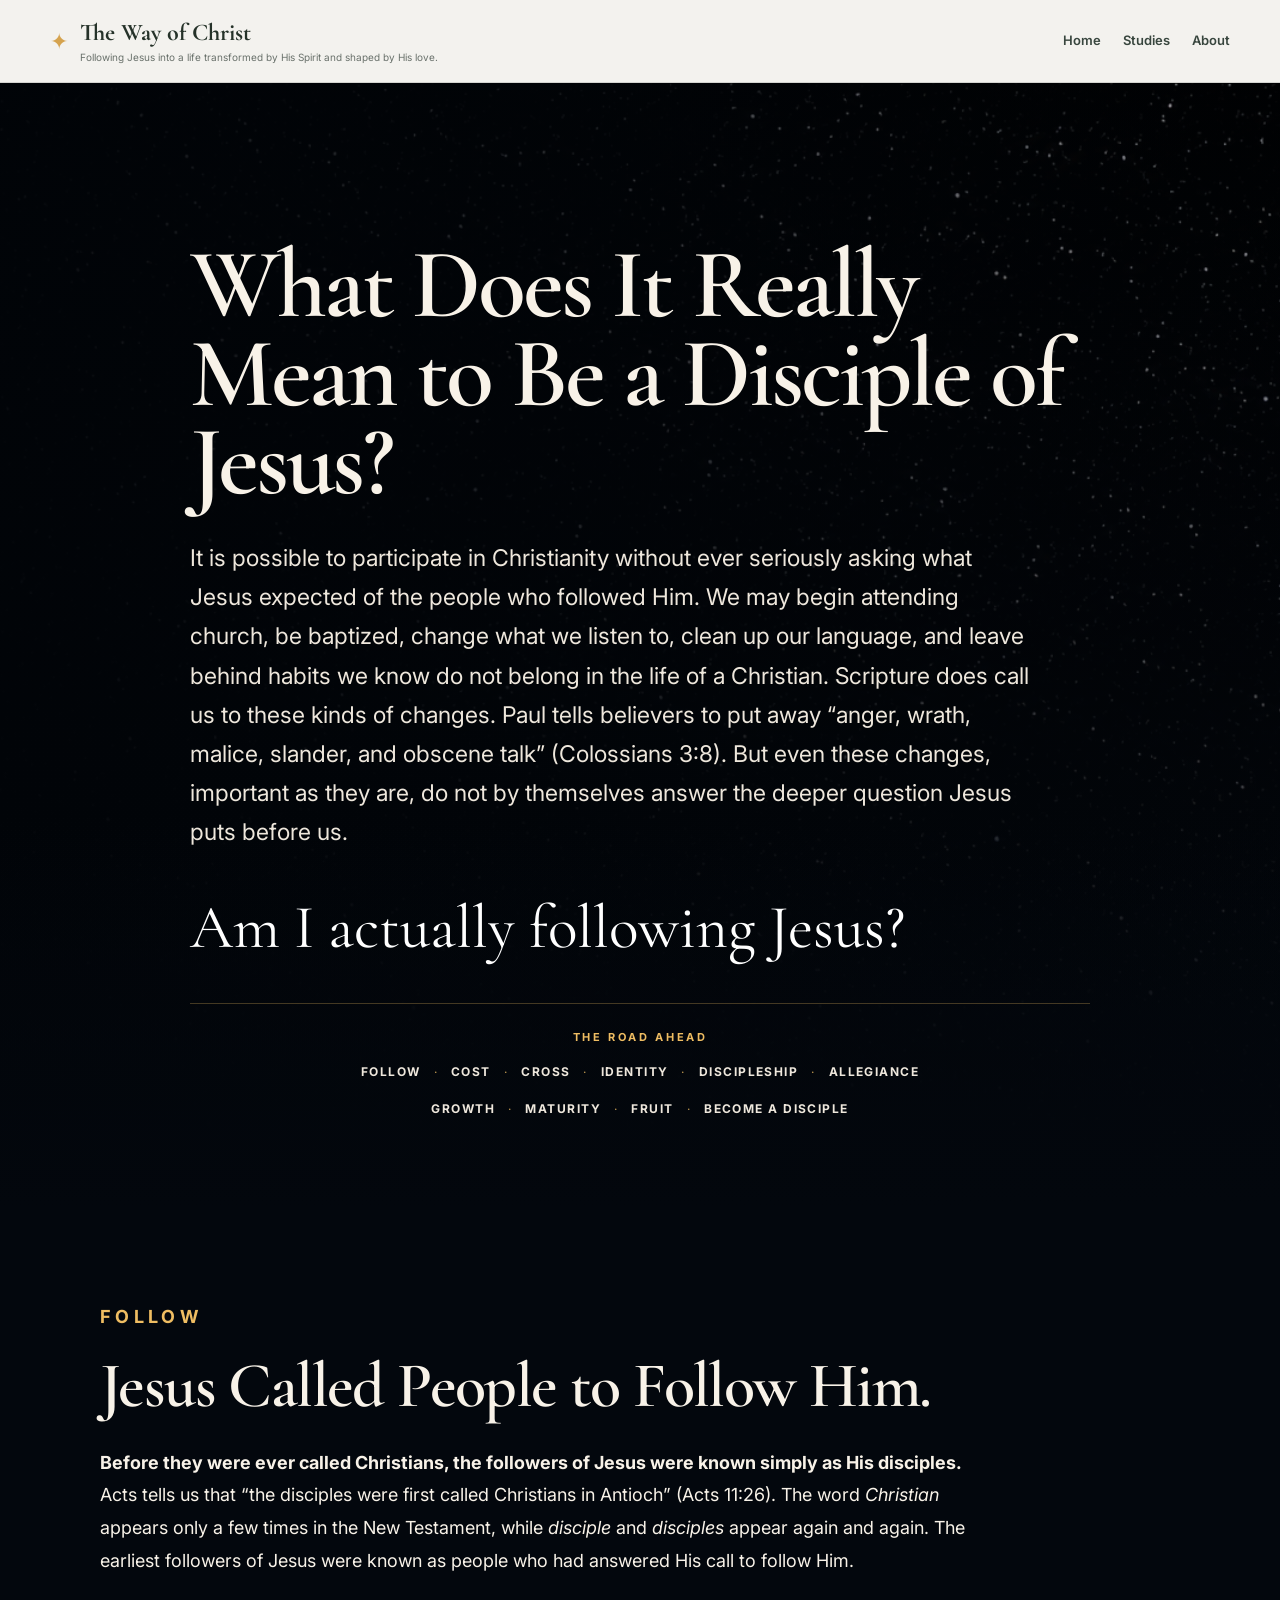
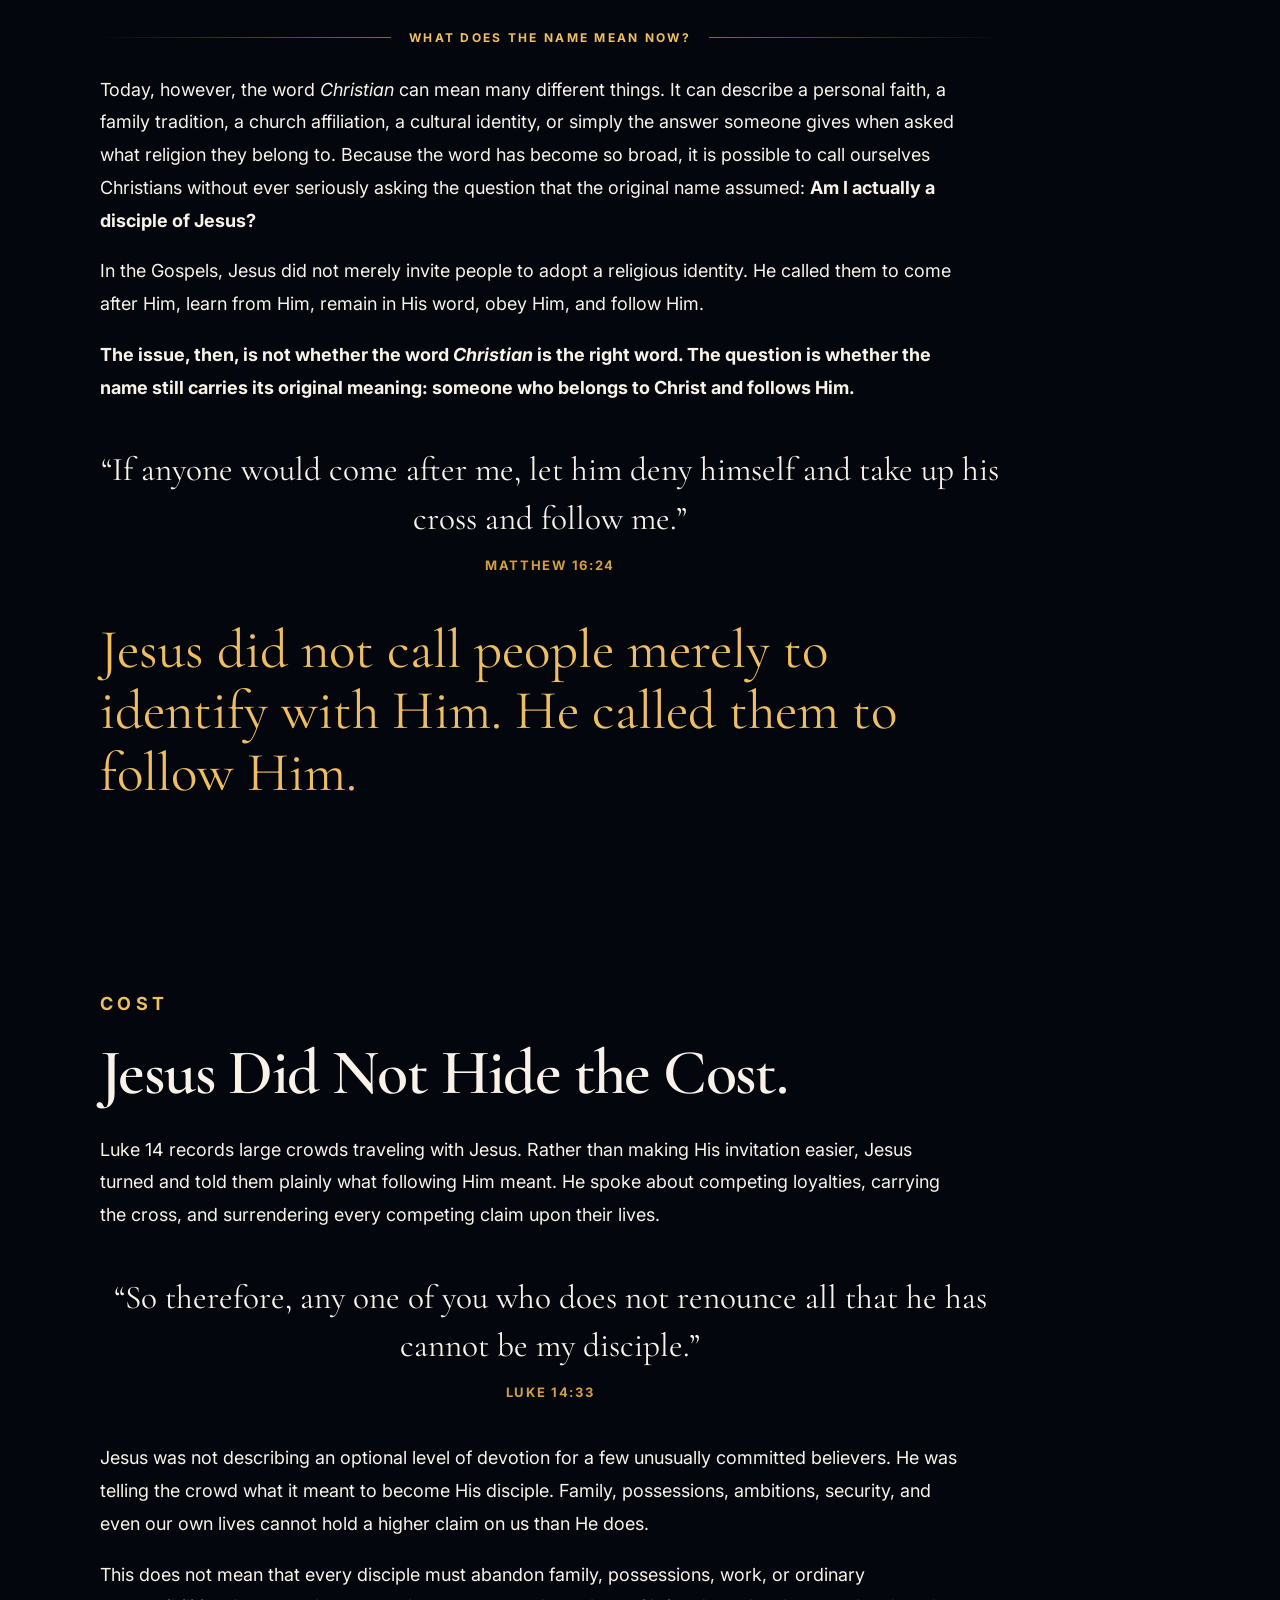
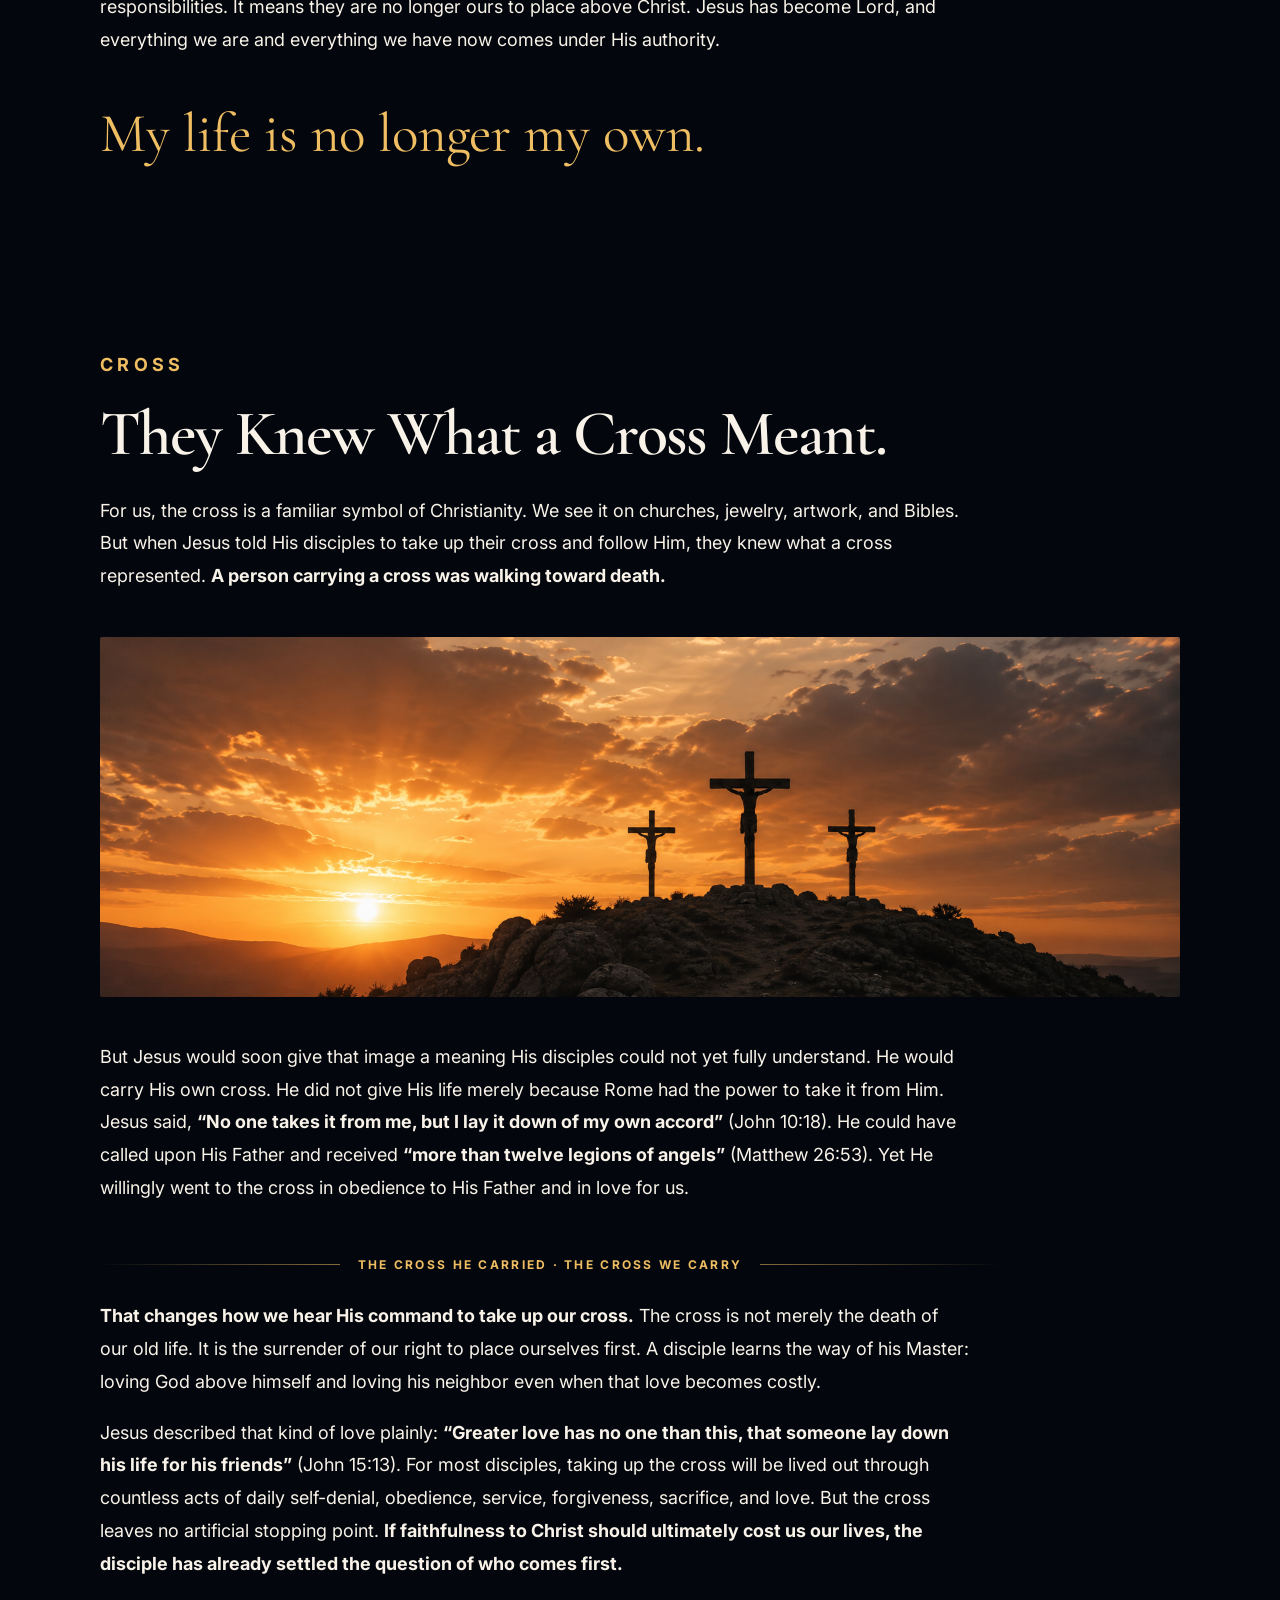
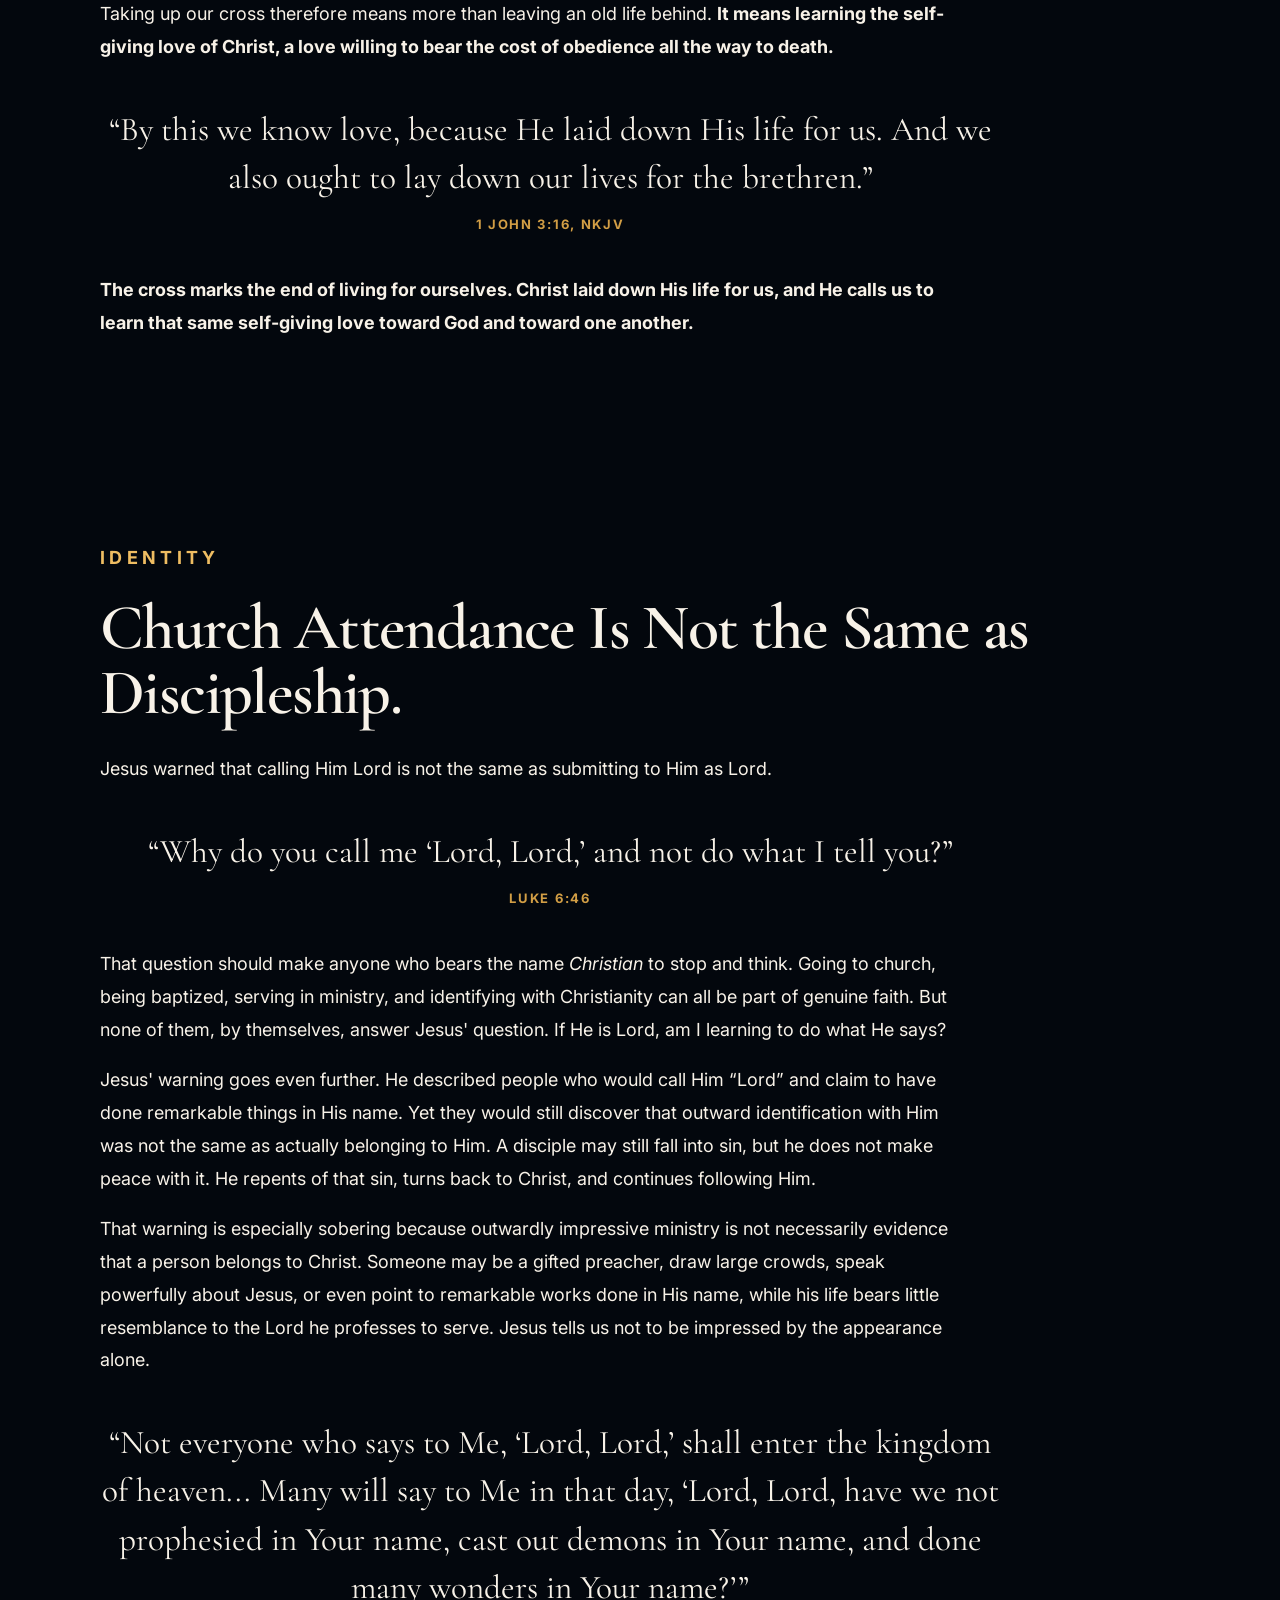
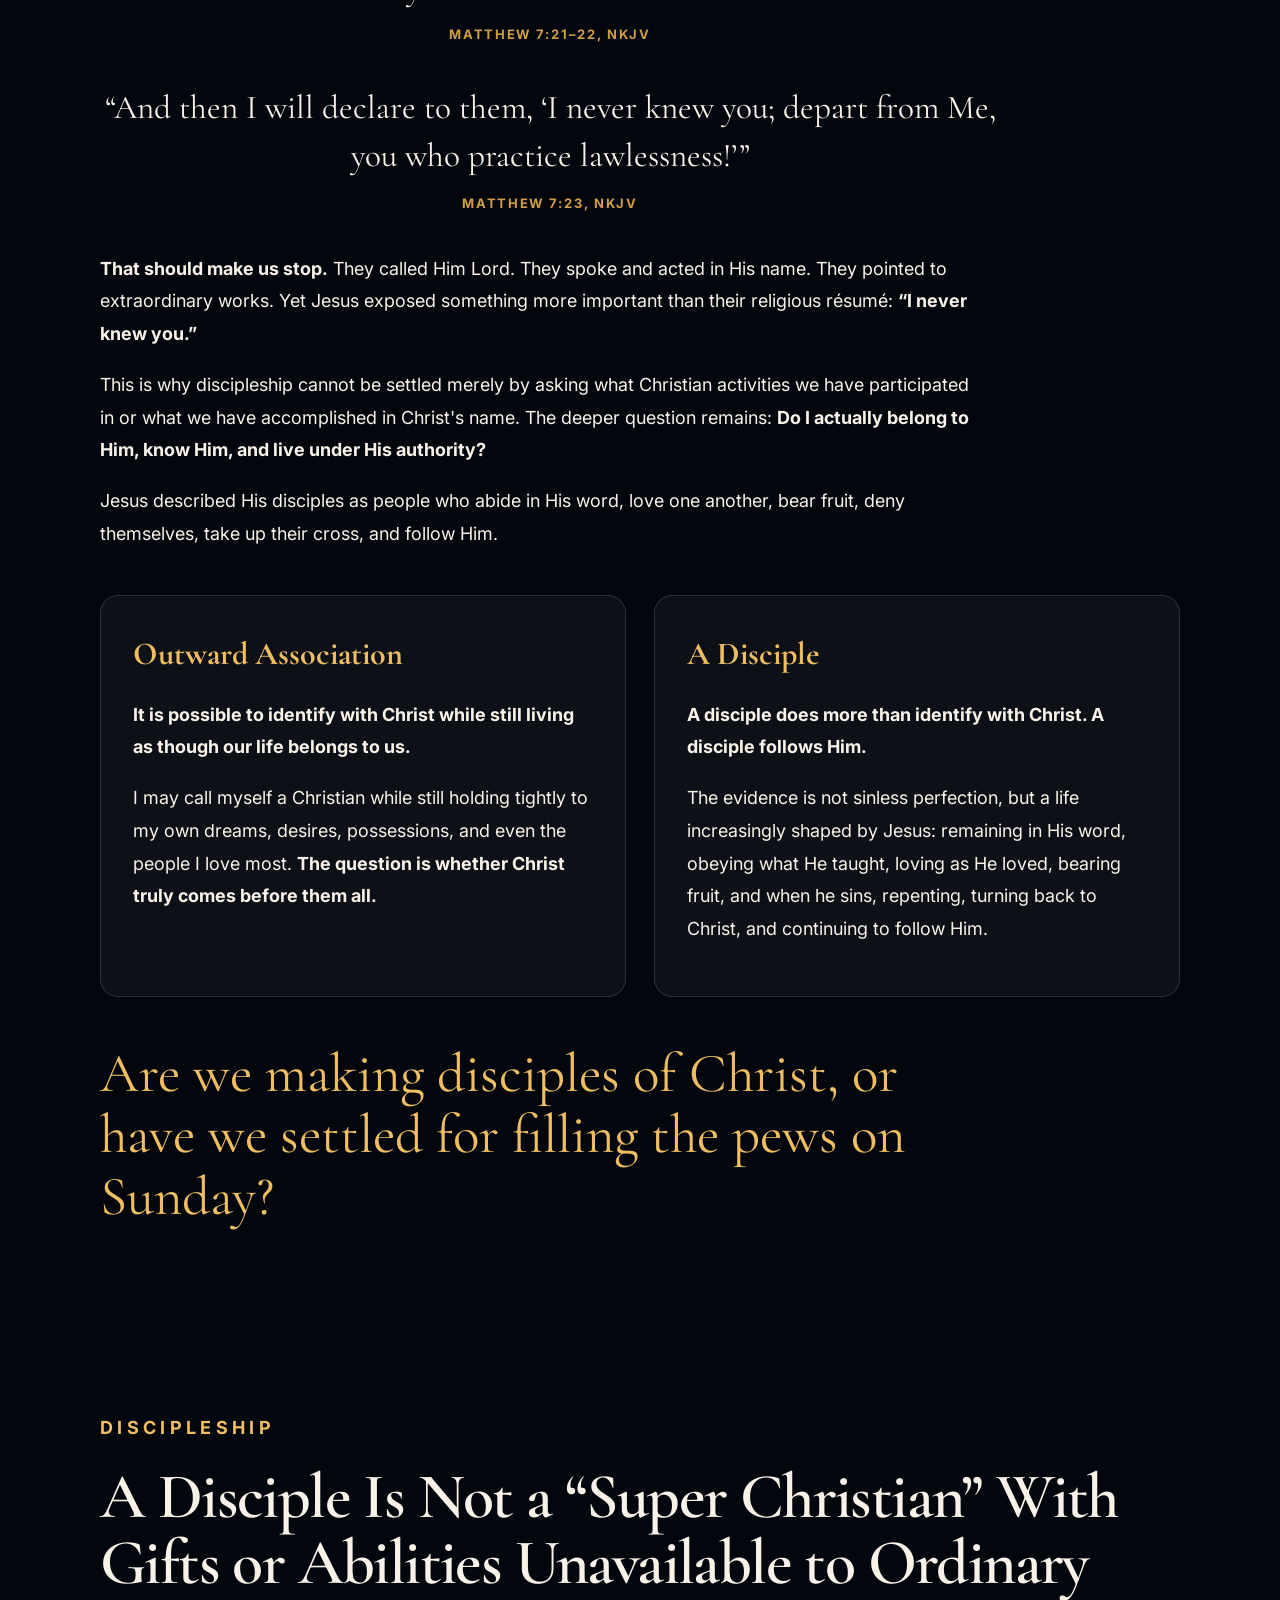
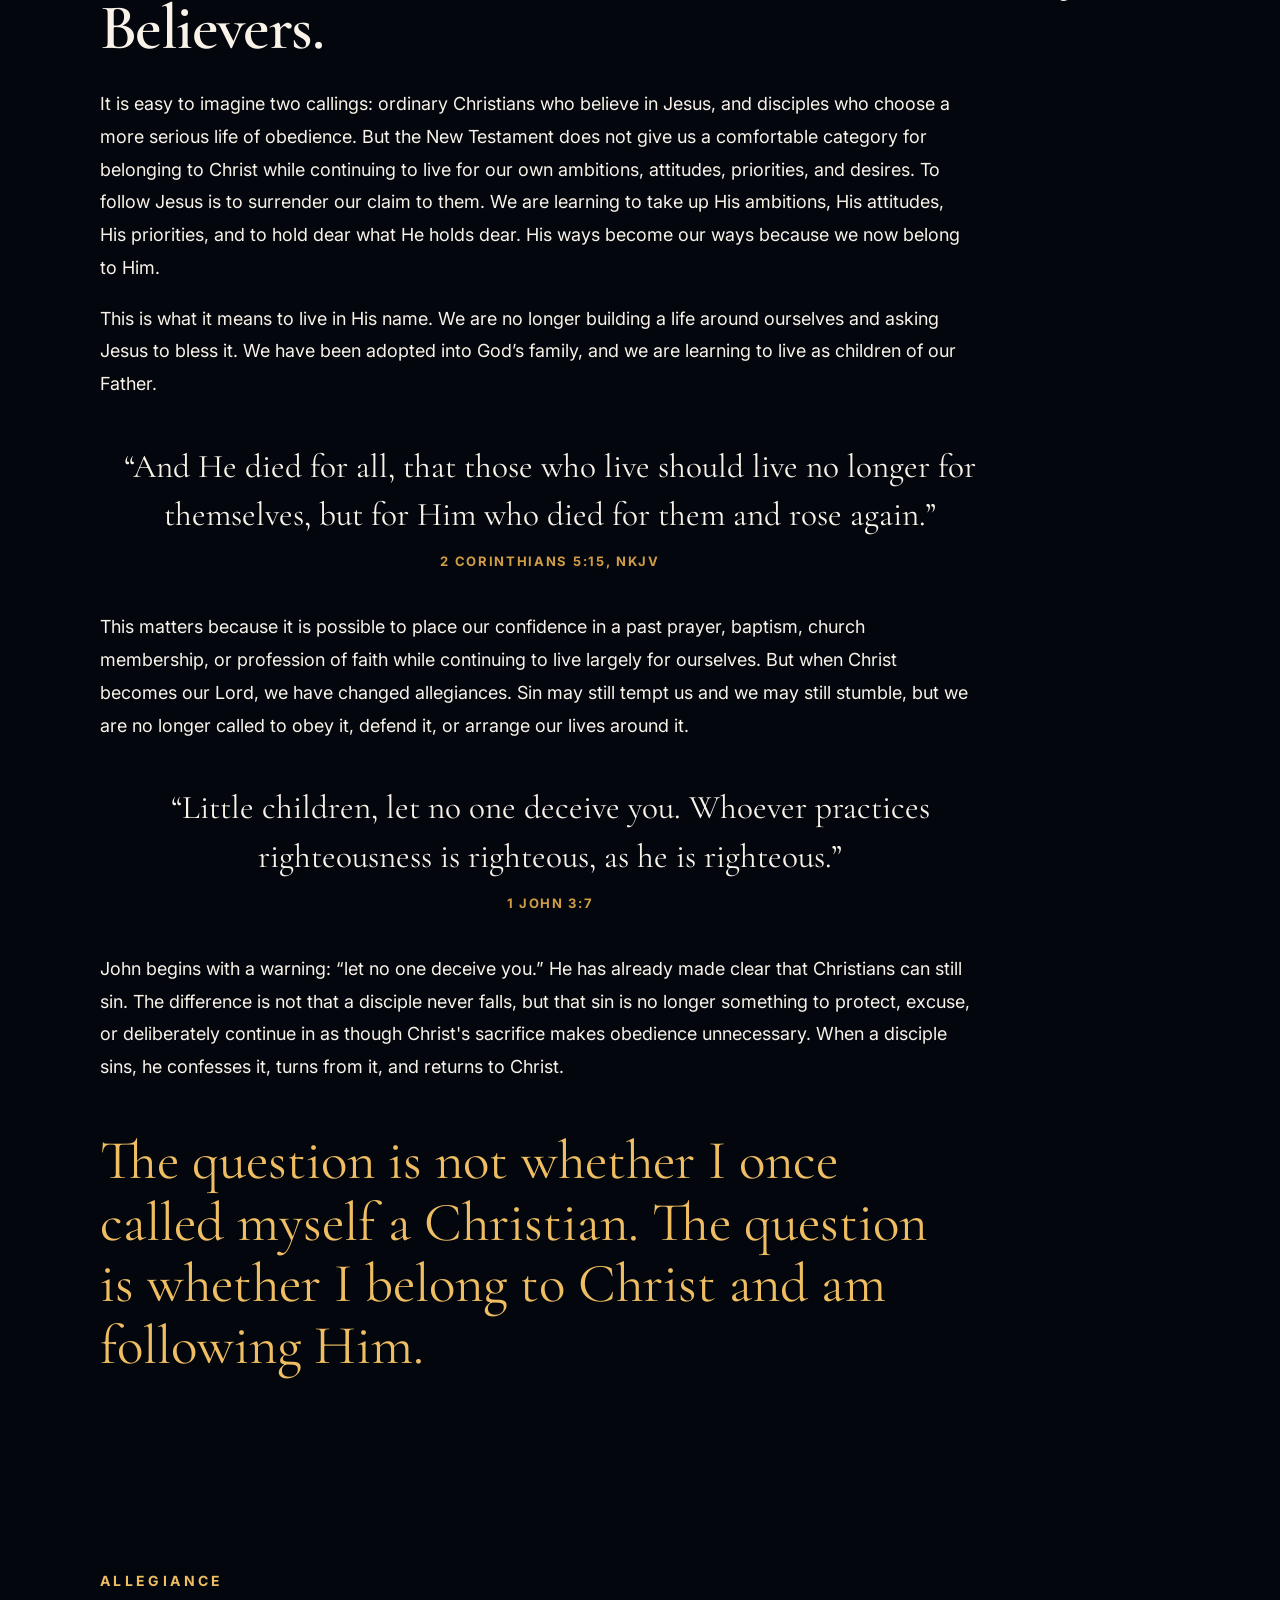
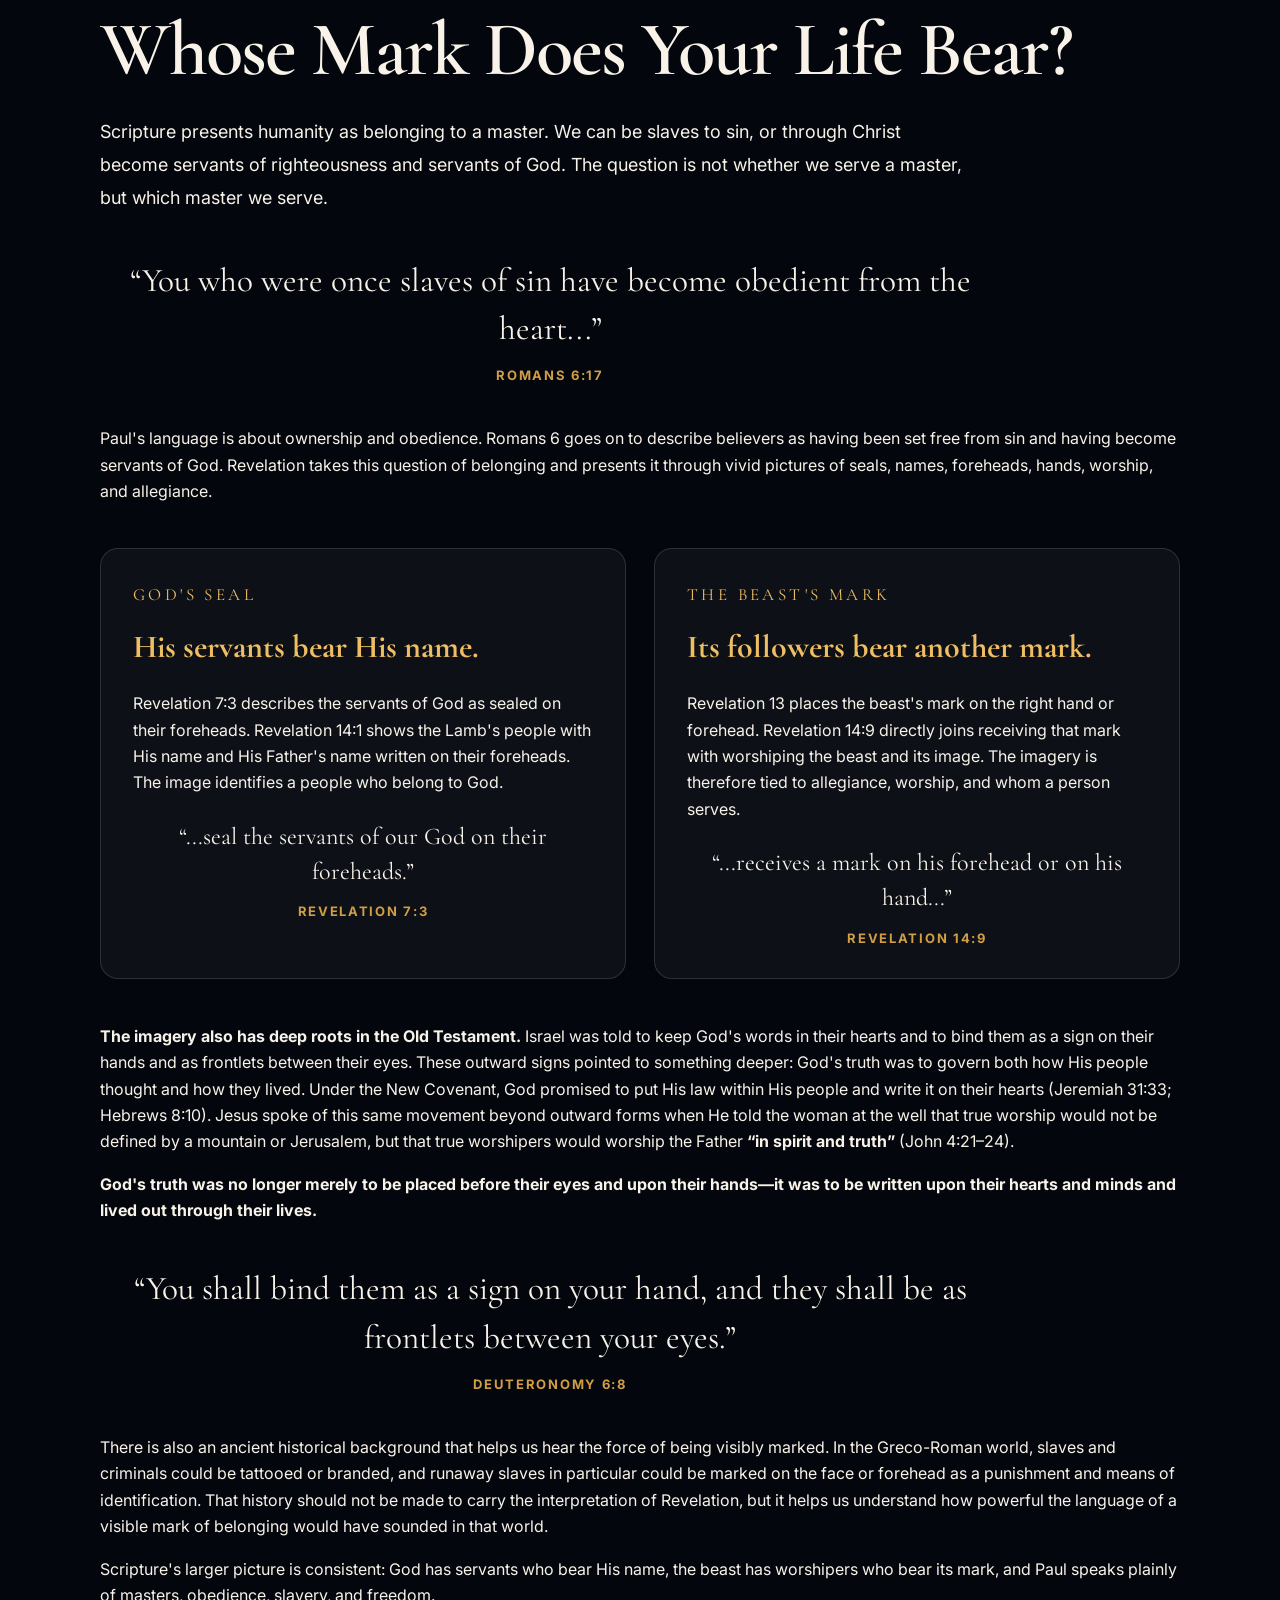
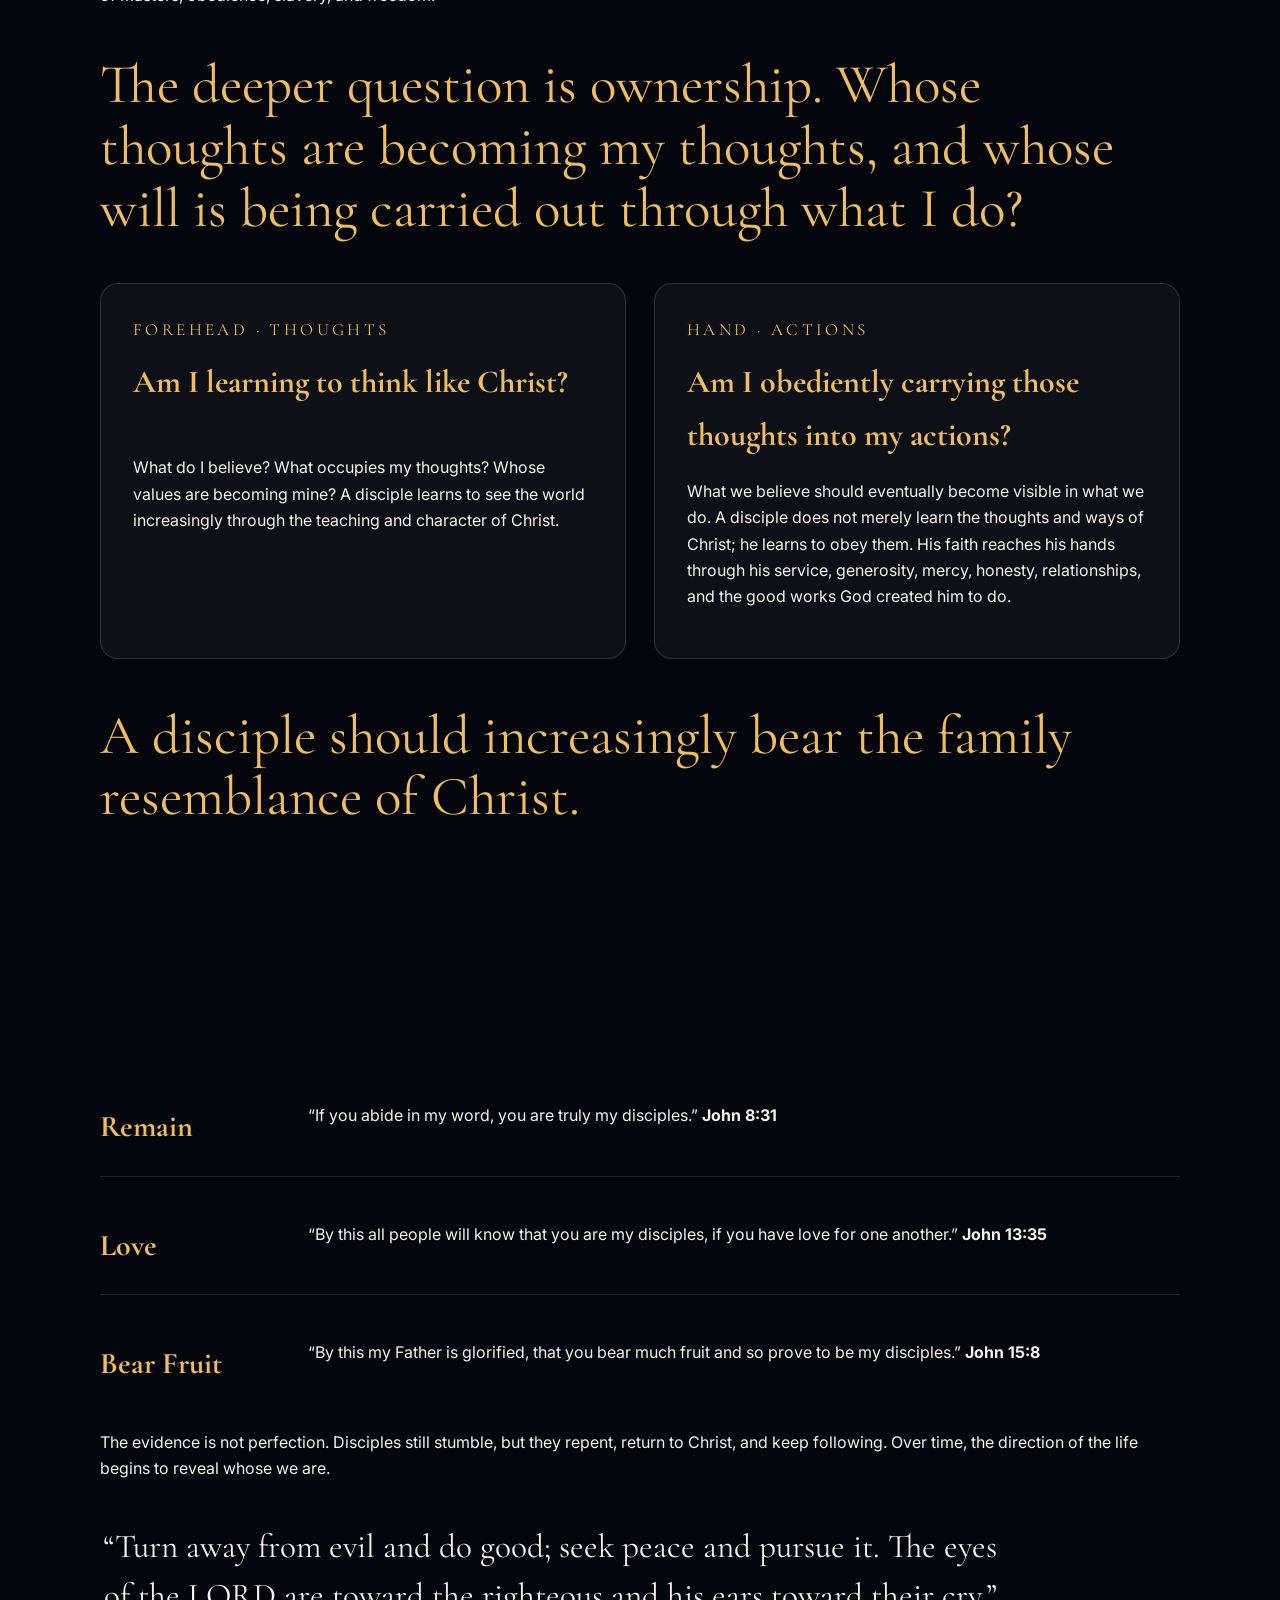
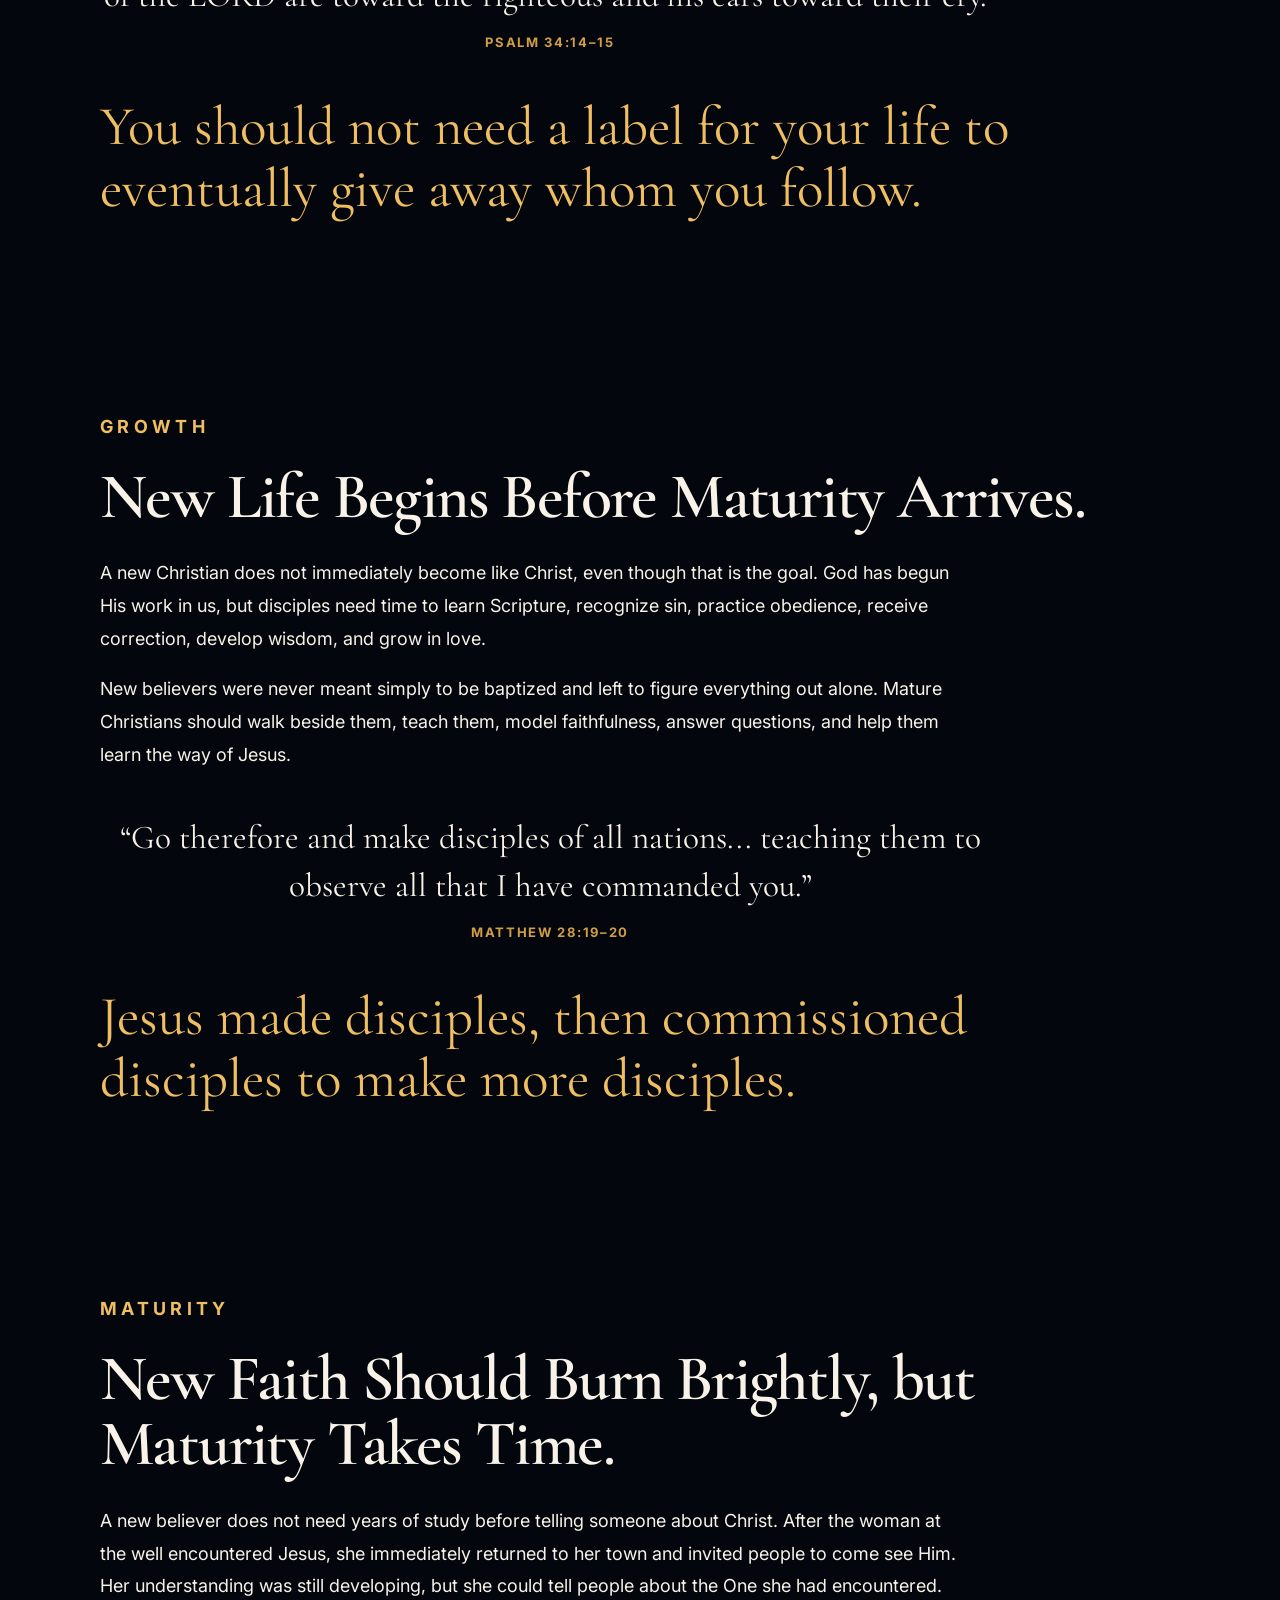
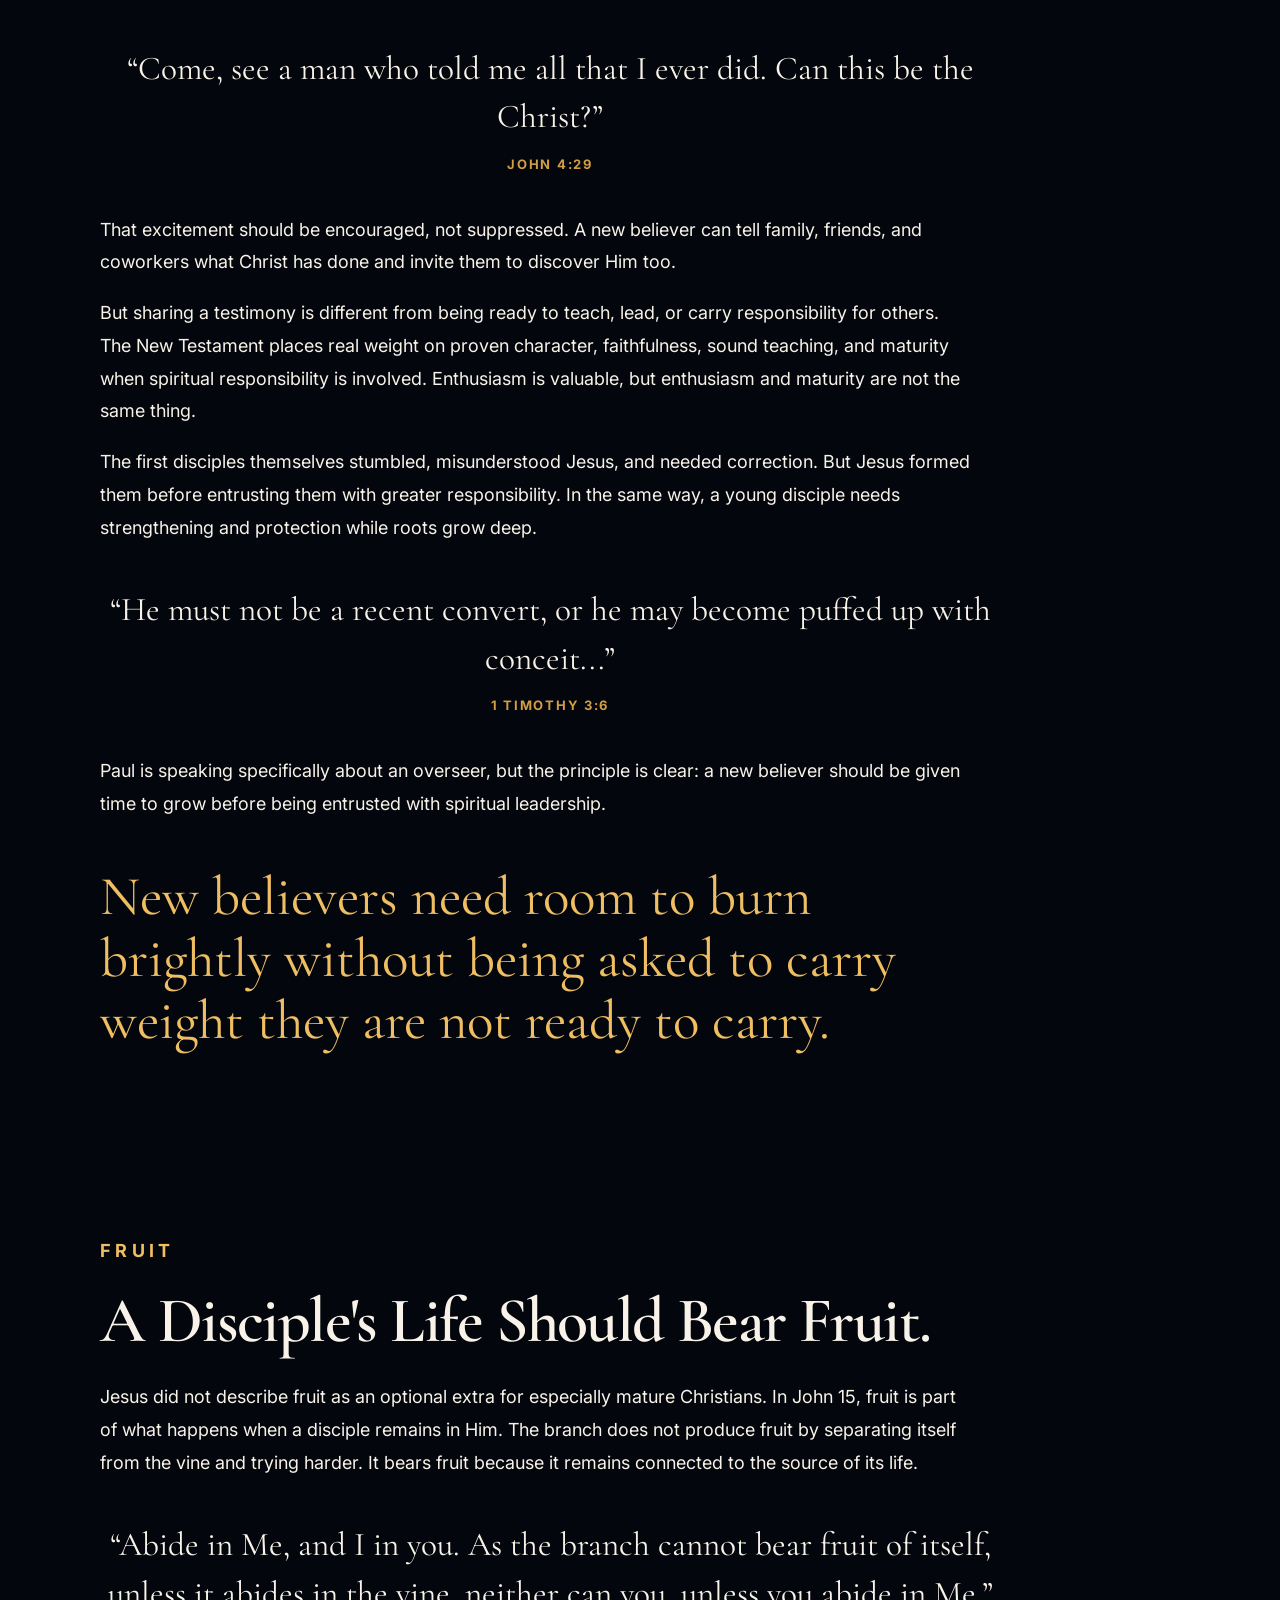
==== what-is-a-disciple.html @ f84887d5 "Simplify disciple study visual arc to dark sections and final sunrise" ====
<!DOCTYPE html>
<html lang="en">
<head>
<meta charset="UTF-8"><meta name="viewport" content="width=device-width,initial-scale=1.0">
<meta name="description" content="What does it really mean to be a disciple of Jesus? A Scripture-centered journey through following Christ, counting the cost, growing in maturity, and bearing the marks of belonging to Him.">
<title>What Does It Mean to Be a Disciple? | The Way of Christ</title>
<link rel="preconnect" href="https://fonts.googleapis.com"><link rel="preconnect" href="https://fonts.gstatic.com" crossorigin>
<link href="https://fonts.googleapis.com/css2?family=Cormorant+Garamond:wght@500;600;700&family=Inter:wght@400;500;600;700&display=swap" rel="stylesheet">
<link rel="stylesheet" href="styles.css?v=41">
<style>
:root{--gold:#efbd62;--cream:#f8f2e8;--night:#03070d;--blue:#0b1725;--ink:#18222d}*{box-sizing:border-box}html{scroll-behavior:smooth}body{margin:0;background:var(--night);color:var(--cream);font-family:Inter,sans-serif}.study-page{overflow:hidden}.study-wrap{width:min(1080px,calc(100% - 44px));margin:auto}.eyebrow{font-size:14px;font-weight:700;letter-spacing:.24em;color:var(--gold);text-transform:uppercase}.site-header{z-index:10000}.study-hero{position:relative;min-height:82vh;display:flex;align-items:center;padding:140px 0 90px;background:linear-gradient(90deg,rgba(1,4,8,.95) 0%,rgba(1,4,8,.77) 48%,rgba(1,4,8,.28) 100%),linear-gradient(180deg,rgba(2,5,10,.08),#03070d 100%),url('assets/star-field-master.png') center/cover}.study-hero:after{content:"";position:absolute;inset:auto 0 0;height:35%;background:linear-gradient(transparent,#03070d);pointer-events:none}.hero-copy{position:relative;z-index:2;max-width:900px}.study-hero h1{font-family:'Cormorant Garamond',serif;font-size:clamp(58px,7.7vw,108px);line-height:.9;margin:18px 0 32px;max-width:960px}.study-hero .lead{font-size:clamp(19px,1.8vw,25px);line-height:1.7;max-width:850px;color:#eee7dc}.study-question{font-family:'Cormorant Garamond',serif;font-size:clamp(38px,4.8vw,66px);line-height:1.05;margin:44px 0 0;color:#fff}.road-ahead{margin:42px auto 0;padding-top:24px;border-top:1px solid rgba(239,189,98,.28);max-width:980px;text-align:center}.road-ahead-label{font-size:11px;font-weight:700;letter-spacing:.24em;color:var(--gold);text-transform:uppercase;margin-bottom:16px;text-align:center}.road-row{display:flex;align-items:center;justify-content:center;gap:10px 13px;flex-wrap:nowrap;font-size:12px;font-weight:700;letter-spacing:.12em;color:#eee7dc;text-transform:uppercase}.road-row+.road-row{margin-top:17px}.road-row b{color:var(--gold);font-weight:400;opacity:.8}.road-row a{color:#eee7dc;text-decoration:none;transition:color .25s ease,text-shadow .25s ease,filter .25s ease;animation:roadGlow 13.2s ease-in-out infinite;animation-delay:calc(var(--i)*1.1s)}.road-row a:hover,.road-row a:focus-visible{color:#ffd98a;text-shadow:0 0 8px rgba(239,189,98,.75),0 0 18px rgba(239,189,98,.55),0 0 30px rgba(239,189,98,.28);outline:none}@keyframes roadGlow{0%,5%{color:#eee7dc;text-shadow:none;filter:none}7%,11%{color:#ffd98a;text-shadow:0 0 8px rgba(239,189,98,.85),0 0 20px rgba(239,189,98,.58),0 0 34px rgba(239,189,98,.32);filter:brightness(1.12)}13%,100%{color:#eee7dc;text-shadow:none;filter:none}}.study-section,.mark-section{scroll-margin-top:105px}.study-section{position:relative;padding:92px 0}.study-section h2{font-family:'Cormorant Garamond',serif;font-size:clamp(44px,5vw,70px);line-height:1.02;margin:10px 0 28px}.study-section p{font-size:18px;line-height:1.82;max-width:870px}.study-break{display:flex;align-items:center;gap:18px;max-width:900px;margin:50px 0 26px}.study-break:before,.study-break:after{content:"";height:1px;background:linear-gradient(90deg,transparent,rgba(239,189,98,.55));flex:1}.study-break:after{background:linear-gradient(90deg,rgba(239,189,98,.55),transparent)}.study-break span{font-size:12px;font-weight:700;letter-spacing:.19em;color:var(--gold);text-transform:uppercase;white-space:nowrap}.night{background:#03070d}.deep{background:linear-gradient(180deg,#03070d,#08111d)}.blue{background:linear-gradient(180deg,#08111d,#102238)}.dawn{background:linear-gradient(180deg,#102238,#26394b);color:#fff}.morning{background:#eee8dc;color:var(--ink)}.morning .eyebrow{color:#8a6428}.scripture{margin:42px 0;padding:0;border-left:0;background:transparent;font-family:'Cormorant Garamond',serif;font-size:clamp(25px,2.6vw,35px);line-height:1.45;max-width:900px}.morning .scripture{background:transparent}.scripture cite{display:block;margin-top:14px;font:700 13px Inter,sans-serif;font-style:normal;letter-spacing:.13em;text-transform:uppercase;color:#d29e45}.big-line{font-family:'Cormorant Garamond',serif!important;font-size:clamp(38px,4.3vw,60px)!important;line-height:1.12!important;color:var(--gold);margin:46px 0 0!important}.morning .big-line{color:#8a6428}.image-break{height:430px;min-height:0;display:flex;align-items:flex-end;position:relative;background-position:center;background-size:cover;background-repeat:no-repeat;margin:0!important;padding:0!important;border:0!important}.image-break:before{content:"";position:absolute;inset:0;background:linear-gradient(180deg,rgba(2,6,11,.08),rgba(2,6,11,.58))}.image-break .study-wrap{position:relative;z-index:1;padding:0 0 38px}.image-break h2{font-family:'Cormorant Garamond',serif;font-size:clamp(38px,4.5vw,62px);max-width:820px;margin:0;text-shadow:0 3px 18px #000}.teaching-image{background-image:url('assets/Golden-Hour-Sermon.png');background-position:center center}.walking-image{background-image:url('assets/Guided-Path-sunrise.png');background-position:center center}.mentoring-image{background-image:url('assets/golden-procession-sunlit-sea.png');background-position:center center}.fruit-image{background-image:url('assets/sunlit-pomegranate-tree.png');background-position:center center}.cross-image{width:100%;height:360px;object-fit:cover;object-position:center;margin:44px 0;border-radius:2px;display:block}.contrast-grid,.mark-grid{display:grid;grid-template-columns:1fr 1fr;gap:28px;margin-top:44px}.card{padding:32px;border:1px solid rgba(255,255,255,.13);border-radius:18px;background:rgba(255,255,255,.045)}.morning .card{border-color:rgba(0,0,0,.12);background:rgba(255,255,255,.5)}.card strong{display:block;font-family:'Cormorant Garamond',serif;font-size:32px;margin-bottom:12px;color:var(--gold)}.morning .card strong{color:#8a6428}.mark-section{background:linear-gradient(180deg,#07101b,#15283a);padding:100px 0}.mark-intro{font-family:Inter,sans-serif;font-size:18px!important;line-height:1.82!important;max-width:870px!important}.mark-grid .card{min-height:260px}.mark-grid .card strong{min-height:82px;display:flex;align-items:flex-start}.mark-symbol{font-family:'Cormorant Garamond',serif;font-size:17px;letter-spacing:.2em;color:var(--gold);text-transform:uppercase;margin-bottom:12px}.evidence{margin-top:50px;display:grid;gap:20px}.evidence-row{display:grid;grid-template-columns:180px 1fr;gap:28px;align-items:start;padding:24px 0;border-bottom:1px solid rgba(255,255,255,.12)}.evidence-row:last-child{border-bottom:0}.evidence-row strong{font-family:'Cormorant Garamond',serif;font-size:30px;color:var(--gold)}.evidence-row p{margin:0}.closing{position:relative;padding:135px 0 145px;text-align:center;color:#fff;background:linear-gradient(rgba(7,11,18,.28),rgba(7,11,18,.56)),url('assets/Sunrise_Subtle.png') center/cover}.closing h2{font-family:'Cormorant Garamond',serif;font-size:clamp(52px,6.4vw,88px);line-height:1;margin:12px auto 28px;text-shadow:0 3px 14px rgba(0,0,0,.6)}.closing p{font-size:20px;line-height:1.72;max-width:780px;margin:0 auto 38px;text-shadow:0 2px 8px #000}.study-back{display:inline-block;padding:14px 22px;border:1px solid rgba(255,255,255,.4);border-radius:999px;color:#fff;text-decoration:none;font-weight:700;background:rgba(5,10,18,.42)}@media(max-width:760px){.study-wrap{width:min(100% - 28px,1080px)}.study-hero{min-height:auto;padding:125px 0 82px}.study-section,.mark-section{padding:70px 0}.contrast-grid,.mark-grid{grid-template-columns:1fr}.image-break{height:320px;min-height:0}.image-break .study-wrap{padding-bottom:28px}.image-break h2{font-size:clamp(32px,8vw,46px)}.cross-image{height:260px;margin:34px 0}.evidence-row{grid-template-columns:1fr;gap:8px}.road-row{gap:8px 10px;font-size:11px;flex-wrap:wrap}.road-row+.road-row{margin-top:10px}.mark-grid .card strong{min-height:0}.study-break{gap:10px}.study-break span{font-size:10px;white-space:normal;text-align:center}}
/* Simplified visual arc: remain in darkness until the final sunrise. */
.study-section,.mark-section{background:#03070d;color:var(--cream)}
.study-section.deep,.study-section.blue,.study-section.dawn,.study-section.morning{background:#03070d;color:var(--cream)}
.mark-section{background:#03070d}
.morning .eyebrow{color:var(--gold)}
.morning .scripture{background:transparent}
.morning .big-line{color:var(--gold)}
.morning .card{border-color:rgba(255,255,255,.13);background:rgba(255,255,255,.045)}
.morning .card strong{color:var(--gold)}
.image-break{display:none}
.closing{min-height:78vh;display:flex;align-items:center;background:linear-gradient(180deg,rgba(3,7,13,.16),rgba(3,7,13,.54)),url('assets/Sunrise_Subtle.png') center/cover}
</style>
</head>
<body>
<header class="site-header" id="top"><div class="container nav-wrap"><a class="brand" href="index.html" aria-label="The Way of Christ home"><span class="brand-mark">✦</span><span class="brand-text"><strong>The Way of Christ</strong><small>Following Jesus into a life transformed by His Spirit and shaped by His love.</small></span></a><nav class="main-nav" aria-label="Study navigation"><a href="index.html">Home</a><a href="index.html#studies">Studies</a><a href="index.html#about">About</a></nav></div></header>
<main class="study-page">
<section class="study-hero"><div class="study-wrap hero-copy"><h1>What Does It Really Mean to Be a Disciple of Jesus?</h1><p class="lead">It is possible to participate in Christianity without ever seriously asking what Jesus expected of the people who followed Him. We may begin attending church, be baptized, change what we listen to, clean up our language, and leave behind habits we know do not belong in the life of a Christian. Scripture does call us to these kinds of changes. Paul tells believers to put away “anger, wrath, malice, slander, and obscene talk” (Colossians 3:8). But even these changes, important as they are, do not by themselves answer the deeper question Jesus puts before us.</p><p class="study-question">Am I actually following Jesus?</p><div class="road-ahead"><div class="road-ahead-label">The Road Ahead</div><div class="road-row"><a style="--i:0" href="#follow">Follow</a><b>·</b><a style="--i:1" href="#cost">Cost</a><b>·</b><a style="--i:2" href="#cross">Cross</a><b>·</b><a style="--i:3" href="#identity">Identity</a><b>·</b><a style="--i:4" href="#discipleship">Discipleship</a><b>·</b><a style="--i:5" href="#allegiance">Allegiance</a></div><div class="road-row"><a style="--i:6" href="#growth">Growth</a><b>·</b><a style="--i:7" href="#maturity">Maturity</a><b>·</b><a style="--i:8" href="#fruit">Fruit</a><b>·</b><a style="--i:9" href="#become">Become a Disciple</a></div></div></div></section>
<section class="study-section night" id="follow"><div class="study-wrap"><p class="eyebrow">FOLLOW</p><h2>Jesus Called People to Follow Him.</h2><p><strong>Before they were ever called Christians, the followers of Jesus were known simply as His disciples.</strong> Acts tells us that “the disciples were first called Christians in Antioch” (Acts 11:26). The word <em>Christian</em> appears only a few times in the New Testament, while <em>disciple</em> and <em>disciples</em> appear again and again. The earliest followers of Jesus were known as people who had answered His call to follow Him.</p><div class="study-break"><span>What Does the Name Mean Now?</span></div><p>Today, however, the word <em>Christian</em> can mean many different things. It can describe a personal faith, a family tradition, a church affiliation, a cultural identity, or simply the answer someone gives when asked what religion they belong to. Because the word has become so broad, it is possible to call ourselves Christians without ever seriously asking the question that the original name assumed: <strong>Am I actually a disciple of Jesus?</strong></p><p>In the Gospels, Jesus did not merely invite people to adopt a religious identity. He called them to come after Him, learn from Him, remain in His word, obey Him, and follow Him.</p><p><strong>The issue, then, is not whether the word <em>Christian</em> is the right word. The question is whether the name still carries its original meaning: someone who belongs to Christ and follows Him.</strong></p><div class="scripture">“If anyone would come after me, let him deny himself and take up his cross and follow me.”<cite>Matthew 16:24</cite></div><p class="big-line">Jesus did not call people merely to identify with Him. He called them to follow Him.</p></div></section>
<section class="image-break teaching-image"><div class="study-wrap"><h2>A disciple begins by listening, learning, and staying near the Teacher.</h2></div></section>
<section class="study-section deep" id="cost"><div class="study-wrap"><p class="eyebrow">COST</p><h2>Jesus Did Not Hide the Cost.</h2><p>Luke 14 records large crowds traveling with Jesus. Rather than making His invitation easier, Jesus turned and told them plainly what following Him meant. He spoke about competing loyalties, carrying the cross, and surrendering every competing claim upon their lives.</p><div class="scripture">“So therefore, any one of you who does not renounce all that he has cannot be my disciple.”<cite>Luke 14:33</cite></div><p>Jesus was not describing an optional level of devotion for a few unusually committed believers. He was telling the crowd what it meant to become His disciple. Family, possessions, ambitions, security, and even our own lives cannot hold a higher claim on us than He does.</p><p>This does not mean that every disciple must abandon family, possessions, work, or ordinary responsibilities. It means they are no longer ours to place above Christ. Jesus has become Lord, and everything we are and everything we have now comes under His authority.</p><p class="big-line">My life is no longer my own.</p></div></section>
<section class="study-section deep" id="cross"><div class="study-wrap"><p class="eyebrow">CROSS</p><h2>They Knew What a Cross Meant.</h2><p>For us, the cross is a familiar symbol of Christianity. We see it on churches, jewelry, artwork, and Bibles. But when Jesus told His disciples to take up their cross and follow Him, they knew what a cross represented. <strong>A person carrying a cross was walking toward death.</strong></p><img class="cross-image" src="assets/Calvary-at-golden-sunset.png" alt="Calvary at sunset with Jesus on the center cross and two crosses beside Him"><p>But Jesus would soon give that image a meaning His disciples could not yet fully understand. He would carry His own cross. He did not give His life merely because Rome had the power to take it from Him. Jesus said, <strong>“No one takes it from me, but I lay it down of my own accord”</strong> (John 10:18). He could have called upon His Father and received <strong>“more than twelve legions of angels”</strong> (Matthew 26:53). Yet He willingly went to the cross in obedience to His Father and in love for us.</p><div class="study-break"><span>The Cross He Carried · The Cross We Carry</span></div><p><strong>That changes how we hear His command to take up our cross.</strong> The cross is not merely the death of our old life. It is the surrender of our right to place ourselves first. A disciple learns the way of his Master: loving God above himself and loving his neighbor even when that love becomes costly.</p><p>Jesus described that kind of love plainly: <strong>“Greater love has no one than this, that someone lay down his life for his friends”</strong> (John 15:13). For most disciples, taking up the cross will be lived out through countless acts of daily self-denial, obedience, service, forgiveness, sacrifice, and love. But the cross leaves no artificial stopping point. <strong>If faithfulness to Christ should ultimately cost us our lives, the disciple has already settled the question of who comes first.</strong></p><p>Taking up our cross therefore means more than leaving an old life behind. <strong>It means learning the self-giving love of Christ, a love willing to bear the cost of obedience all the way to death.</strong></p><div class="scripture">“By this we know love, because He laid down His life for us. And we also ought to lay down our lives for the brethren.”<cite>1 John 3:16, NKJV</cite></div><p><strong>The cross marks the end of living for ourselves. Christ laid down His life for us, and He calls us to learn that same self-giving love toward God and toward one another.</strong></p></div></section>
<section class="study-section blue" id="identity"><div class="study-wrap"><p class="eyebrow">IDENTITY</p><h2>Church Attendance Is Not the Same as Discipleship.</h2><p>Jesus warned that calling Him Lord is not the same as submitting to Him as Lord.</p><div class="scripture">“Why do you call me ‘Lord, Lord,’ and not do what I tell you?”<cite>Luke 6:46</cite></div><p>That question should make anyone who bears the name <em>Christian</em> to stop and think. Going to church, being baptized, serving in ministry, and identifying with Christianity can all be part of genuine faith. But none of them, by themselves, answer Jesus' question. If He is Lord, am I learning to do what He says?</p><p>Jesus' warning goes even further. He described people who would call Him “Lord” and claim to have done remarkable things in His name. Yet they would still discover that outward identification with Him was not the same as actually belonging to Him. A disciple may still fall into sin, but he does not make peace with it. He repents of that sin, turns back to Christ, and continues following Him.</p><p>That warning is especially sobering because outwardly impressive ministry is not necessarily evidence that a person belongs to Christ. Someone may be a gifted preacher, draw large crowds, speak powerfully about Jesus, or even point to remarkable works done in His name, while his life bears little resemblance to the Lord he professes to serve. Jesus tells us not to be impressed by the appearance alone.</p><div class="scripture">“Not everyone who says to Me, ‘Lord, Lord,’ shall enter the kingdom of heaven... Many will say to Me in that day, ‘Lord, Lord, have we not prophesied in Your name, cast out demons in Your name, and done many wonders in Your name?’”<cite>Matthew 7:21–22, NKJV</cite></div><div class="scripture">“And then I will declare to them, ‘I never knew you; depart from Me, you who practice lawlessness!’”<cite>Matthew 7:23, NKJV</cite></div><p><strong>That should make us stop.</strong> They called Him Lord. They spoke and acted in His name. They pointed to extraordinary works. Yet Jesus exposed something more important than their religious résumé: <strong>“I never knew you.”</strong></p><p>This is why discipleship cannot be settled merely by asking what Christian activities we have participated in or what we have accomplished in Christ's name. The deeper question remains: <strong>Do I actually belong to Him, know Him, and live under His authority?</strong></p><p>Jesus described His disciples as people who abide in His word, love one another, bear fruit, deny themselves, take up their cross, and follow Him.</p><div class="contrast-grid"><div class="card"><strong>Outward Association</strong><p><b>It is possible to identify with Christ while still living as though our life belongs to us.</b></p><p>I may call myself a Christian while still holding tightly to my own dreams, desires, possessions, and even the people I love most. <b>The question is whether Christ truly comes before them all.</b></p></div><div class="card"><strong>A Disciple</strong><p><b>A disciple does more than identify with Christ. A disciple follows Him.</b></p><p>The evidence is not sinless perfection, but a life increasingly shaped by Jesus: remaining in His word, obeying what He taught, loving as He loved, bearing fruit, and when he sins, repenting, turning back to Christ, and continuing to follow Him.</p></div></div><p class="big-line">Are we making disciples of Christ, or have we settled for filling the pews on Sunday?</p></div></section>
<section class="study-section blue" id="discipleship"><div class="study-wrap"><p class="eyebrow">DISCIPLESHIP</p><h2>A Disciple Is Not a “Super Christian” With Gifts or Abilities Unavailable to Ordinary Believers.</h2><p>It is easy to imagine two callings: ordinary Christians who believe in Jesus, and disciples who choose a more serious life of obedience. But the New Testament does not give us a comfortable category for belonging to Christ while continuing to live for our own ambitions, attitudes, priorities, and desires. To follow Jesus is to surrender our claim to them. We are learning to take up His ambitions, His attitudes, His priorities, and to hold dear what He holds dear. His ways become our ways because we now belong to Him.</p><p>This is what it means to live in His name. We are no longer building a life around ourselves and asking Jesus to bless it. We have been adopted into God’s family, and we are learning to live as children of our Father.</p><div class="scripture">“And He died for all, that those who live should live no longer for themselves, but for Him who died for them and rose again.”<cite>2 Corinthians 5:15, NKJV</cite></div><p>This matters because it is possible to place our confidence in a past prayer, baptism, church membership, or profession of faith while continuing to live largely for ourselves. But when Christ becomes our Lord, we have changed allegiances. Sin may still tempt us and we may still stumble, but we are no longer called to obey it, defend it, or arrange our lives around it.</p><div class="scripture">“Little children, let no one deceive you. Whoever practices righteousness is righteous, as he is righteous.”<cite>1 John 3:7</cite></div><p>John begins with a warning: “let no one deceive you.” He has already made clear that Christians can still sin. The difference is not that a disciple never falls, but that sin is no longer something to protect, excuse, or deliberately continue in as though Christ's sacrifice makes obedience unnecessary. When a disciple sins, he confesses it, turns from it, and returns to Christ.</p><p class="big-line">The question is not whether I once called myself a Christian. The question is whether I belong to Christ and am following Him.</p></div></section>
<section class="mark-section" id="allegiance"><div class="study-wrap"><p class="eyebrow">ALLEGIANCE</p><h2 style="font-family:'Cormorant Garamond',serif;font-size:clamp(48px,6vw,82px);line-height:1;margin:10px 0 28px">Whose Mark Does Your Life Bear?</h2><p class="mark-intro">Scripture presents humanity as belonging to a master. We can be slaves to sin, or through Christ become servants of righteousness and servants of God. The question is not whether we serve a master, but which master we serve.</p><div class="scripture">“You who were once slaves of sin have become obedient from the heart...”<cite>Romans 6:17</cite></div><p>Paul's language is about ownership and obedience. Romans 6 goes on to describe believers as having been set free from sin and having become servants of God. Revelation takes this question of belonging and presents it through vivid pictures of seals, names, foreheads, hands, worship, and allegiance.</p><div class="contrast-grid"><div class="card"><div class="mark-symbol">God's Seal</div><strong>His servants bear His name.</strong><p>Revelation 7:3 describes the servants of God as sealed on their foreheads. Revelation 14:1 shows the Lamb's people with His name and His Father's name written on their foreheads. The image identifies a people who belong to God.</p><div class="scripture" style="margin:24px 0 0;font-size:24px">“...seal the servants of our God on their foreheads.”<cite>Revelation 7:3</cite></div></div><div class="card"><div class="mark-symbol">The Beast's Mark</div><strong>Its followers bear another mark.</strong><p>Revelation 13 places the beast's mark on the right hand or forehead. Revelation 14:9 directly joins receiving that mark with worshiping the beast and its image. The imagery is therefore tied to allegiance, worship, and whom a person serves.</p><div class="scripture" style="margin:24px 0 0;font-size:24px">“...receives a mark on his forehead or on his hand...”<cite>Revelation 14:9</cite></div></div></div><p style="margin-top:44px"><strong>The imagery also has deep roots in the Old Testament.</strong> Israel was told to keep God's words in their hearts and to bind them as a sign on their hands and as frontlets between their eyes. These outward signs pointed to something deeper: God's truth was to govern both how His people thought and how they lived. Under the New Covenant, God promised to put His law within His people and write it on their hearts (Jeremiah 31:33; Hebrews 8:10). Jesus spoke of this same movement beyond outward forms when He told the woman at the well that true worship would not be defined by a mountain or Jerusalem, but that true worshipers would worship the Father <strong>“in spirit and truth”</strong> (John 4:21–24).</p><p><strong>God's truth was no longer merely to be placed before their eyes and upon their hands—it was to be written upon their hearts and minds and lived out through their lives.</strong></p><div class="scripture">“You shall bind them as a sign on your hand, and they shall be as frontlets between your eyes.”<cite>Deuteronomy 6:8</cite></div><p>There is also an ancient historical background that helps us hear the force of being visibly marked. In the Greco-Roman world, slaves and criminals could be tattooed or branded, and runaway slaves in particular could be marked on the face or forehead as a punishment and means of identification. That history should not be made to carry the interpretation of Revelation, but it helps us understand how powerful the language of a visible mark of belonging would have sounded in that world.</p><p>Scripture's larger picture is consistent: God has servants who bear His name, the beast has worshipers who bear its mark, and Paul speaks plainly of masters, obedience, slavery, and freedom.</p><p class="big-line">The deeper question is ownership. Whose thoughts are becoming my thoughts, and whose will is being carried out through what I do?</p><div class="mark-grid"><div class="card"><div class="mark-symbol">Forehead · Thoughts</div><strong>Am I learning to think like Christ?</strong><p>What do I believe? What occupies my thoughts? Whose values are becoming mine? A disciple learns to see the world increasingly through the teaching and character of Christ.</p></div><div class="card"><div class="mark-symbol">Hand · Actions</div><strong>Am I obediently carrying those thoughts into my actions?</strong><p>What we believe should eventually become visible in what we do. A disciple does not merely learn the thoughts and ways of Christ; he learns to obey them. His faith reaches his hands through his service, generosity, mercy, honesty, relationships, and the good works God created him to do.</p></div></div><p class="big-line">A disciple should increasingly bear the family resemblance of Christ.</p></div></section>
<section class="image-break mentoring-image"><div class="study-wrap"><h2>The longer a disciple follows Christ, the more his life should begin to resemble the One he follows.</h2></div></section>
<section class="mark-section"><div class="study-wrap"><div class="evidence"><div class="evidence-row"><strong>Remain</strong><p>“If you abide in my word, you are truly my disciples.” <b>John 8:31</b></p></div><div class="evidence-row"><strong>Love</strong><p>“By this all people will know that you are my disciples, if you have love for one another.” <b>John 13:35</b></p></div><div class="evidence-row"><strong>Bear Fruit</strong><p>“By this my Father is glorified, that you bear much fruit and so prove to be my disciples.” <b>John 15:8</b></p></div></div><p>The evidence is not perfection. Disciples still stumble, but they repent, return to Christ, and keep following. Over time, the direction of the life begins to reveal whose we are.</p><div class="scripture">“Turn away from evil and do good; seek peace and pursue it. The eyes of the LORD are toward the righteous and his ears toward their cry.”<cite>Psalm 34:14–15</cite></div><p class="big-line">You should not need a label for your life to eventually give away whom you follow.</p></div></section>
<section class="study-section dawn" id="growth"><div class="study-wrap"><p class="eyebrow">GROWTH</p><h2>New Life Begins Before Maturity Arrives.</h2><p>A new Christian does not immediately become like Christ, even though that is the goal. God has begun His work in us, but disciples need time to learn Scripture, recognize sin, practice obedience, receive correction, develop wisdom, and grow in love.</p><p>New believers were never meant simply to be baptized and left to figure everything out alone. Mature Christians should walk beside them, teach them, model faithfulness, answer questions, and help them learn the way of Jesus.</p><div class="scripture">“Go therefore and make disciples of all nations... teaching them to observe all that I have commanded you.”<cite>Matthew 28:19–20</cite></div><p class="big-line">Jesus made disciples, then commissioned disciples to make more disciples.</p></div></section>
<section class="image-break walking-image"><div class="study-wrap"><h2>At some point, what we have learned has to become the road we actually walk.</h2></div></section>
<section class="study-section dawn" id="maturity"><div class="study-wrap"><p class="eyebrow">MATURITY</p><h2>New Faith Should Burn Brightly, but Maturity Takes Time.</h2><p>A new believer does not need years of study before telling someone about Christ. After the woman at the well encountered Jesus, she immediately returned to her town and invited people to come see Him. Her understanding was still developing, but she could tell people about the One she had encountered.</p><div class="scripture">“Come, see a man who told me all that I ever did. Can this be the Christ?”<cite>John 4:29</cite></div><p>That excitement should be encouraged, not suppressed. A new believer can tell family, friends, and coworkers what Christ has done and invite them to discover Him too.</p><p>But sharing a testimony is different from being ready to teach, lead, or carry responsibility for others. The New Testament places real weight on proven character, faithfulness, sound teaching, and maturity when spiritual responsibility is involved. Enthusiasm is valuable, but enthusiasm and maturity are not the same thing.</p><p>The first disciples themselves stumbled, misunderstood Jesus, and needed correction. But Jesus formed them before entrusting them with greater responsibility. In the same way, a young disciple needs strengthening and protection while roots grow deep.</p><div class="scripture">“He must not be a recent convert, or he may become puffed up with conceit...”<cite>1 Timothy 3:6</cite></div><p>Paul is speaking specifically about an overseer, but the principle is clear: a new believer should be given time to grow before being entrusted with spiritual leadership.</p><p class="big-line">New believers need room to burn brightly without being asked to carry weight they are not ready to carry.</p></div></section>
<section class="image-break fruit-image"><div class="study-wrap"><h2>A life rooted in Christ should eventually bear visible fruit.</h2></div></section>
<section class="study-section morning" id="fruit"><div class="study-wrap"><p class="eyebrow">FRUIT</p><h2>A Disciple's Life Should Bear Fruit.</h2><p>Jesus did not describe fruit as an optional extra for especially mature Christians. In John 15, fruit is part of what happens when a disciple remains in Him. The branch does not produce fruit by separating itself from the vine and trying harder. It bears fruit because it remains connected to the source of its life.</p><div class="scripture">“Abide in Me, and I in you. As the branch cannot bear fruit of itself, unless it abides in the vine, neither can you, unless you abide in Me.”<cite>John 15:4, NKJV</cite></div><p class="big-line">Fruit is not the price of belonging to Christ. It is what begins to grow from a life that remains in Christ.</p><div class="contrast-grid"><div class="card"><strong>The Fruit of the Spirit</strong><p><b>What the Spirit is forming in us.</b></p><p>Paul describes the fruit of the Spirit as love, joy, peace, longsuffering, kindness, goodness, faithfulness, gentleness, and self-control. This is the character of the disciple being changed from within.</p><div class="scripture" style="margin:24px 0 0;font-size:24px">“But the fruit of the Spirit is love, joy, peace, longsuffering, kindness, goodness, faithfulness, gentleness, self-control.”<cite>Galatians 5:22–23, NKJV</cite></div></div><div class="card"><strong>The Fruit of a Disciple</strong><p><b>What a life following Christ begins to produce.</b></p><p>As Christ shapes our character, that inward work becomes visible through obedience, love, service, generosity, good works, witness, and eventually helping others follow Him. The fruit of the disciple is a life that increasingly glorifies the Father.</p><div class="scripture" style="margin:24px 0 0;font-size:24px">“By this My Father is glorified, that you bear much fruit; so you will be My disciples.”<cite>John 15:8, NKJV</cite></div></div></div><p>These are not two unrelated kinds of fruit. The Spirit changes who we are, and that changed character begins to shape what we do. Love becomes service. Generosity becomes giving. Compassion becomes mercy. Faithfulness becomes obedience. A disciple's fruit grows outward from the life Christ is producing within.</p><p class="big-line">The fruit does not create the disciple. The fruit reveals the life of the Vine flowing through the disciple.</p></div></section>
<section class="study-section morning" id="become"><div class="study-wrap"><p class="eyebrow">BECOME A DISCIPLE</p><h2>How Do I Become a Disciple?</h2><p>After asking what a disciple is, one question naturally remains: <strong>How do I become one?</strong></p><div class="study-break"><span>The Gospel Begins With an Announcement</span></div><p>The Gospel is not first an invitation to add religion to our lives. It is good news about something God has done. In the ancient world, news of a great victory could be carried by a messenger or herald. He came announcing what had happened and what that victory now meant. The Gospel comes to us as an announcement of infinitely greater importance: <strong>Jesus Christ has been crucified, raised from the dead, exalted by God, and made Lord and Christ.</strong></p><div class="scripture">“Therefore let all the house of Israel know assuredly that God has made this Jesus, whom you crucified, both Lord and Christ.”<cite>Acts 2:36, NKJV</cite></div><div class="scripture">“If you confess with your mouth the Lord Jesus and believe in your heart that God has raised Him from the dead, you will be saved.”<cite>Romans 10:9, NKJV</cite></div><p class="big-line">Jesus is Lord.</p><p>The Gospel confronts us with that reality. The question is whether we will continue living as though we belong to ourselves, or turn and submit ourselves to the King God has raised and exalted.</p><div class="study-break"><span>Repent and Believe</span></div><p>Jesus began His public ministry by announcing the arrival of God's kingdom and calling people to respond.</p><div class="scripture">“The time is fulfilled, and the kingdom of God is at hand. Repent, and believe in the gospel.”<cite>Mark 1:15, NKJV</cite></div><p>Repentance is more than feeling sorry for individual sins. It is a turning. We have lived according to our own desires, made ourselves the center of our lives, and acted as though we were our own masters. The Gospel tells us that we are not. <strong>There is a King. His name is Jesus.</strong></p><p>To repent is to turn from the old life in which we ruled ourselves. To believe the Gospel is to trust the good news about Jesus and acknowledge Him as Lord. We are not merely believing something about Jesus. We are coming under the rule of the One in whom we believe.</p><div class="study-break"><span>Count the Cost and Follow Him</span></div><p>Jesus never hid what submitting to His rule would mean. He called those who would come after Him to deny themselves, take up their cross, and follow Him. He also told the crowds to count the cost of becoming His disciples.</p><div class="scripture">“If anyone desires to come after Me, let him deny himself, and take up his cross, and follow Me.”<cite>Matthew 16:24, NKJV</cite></div><p>Counting the cost does not mean making ourselves worthy of His Kingdom. It means understanding what we are saying when we call Jesus <strong>Lord</strong>. We are relinquishing our claim to rule ourselves and coming to Him knowing that everything we are now belongs to Him.</p><div class="study-break"><span>Be Baptized Into His Name</span></div><p>When Peter's hearers realized what they had done in rejecting the Christ whom God had made Lord, they asked, “Men and brethren, what shall we do?” Peter's answer joined repentance, baptism, forgiveness, and the gift of the Holy Spirit.</p><div class="scripture">“Repent, and let every one of you be baptized in the name of Jesus Christ for the remission of sins; and you shall receive the gift of the Holy Spirit.”<cite>Acts 2:38, NKJV</cite></div><p>Baptism was not presented as an optional accessory added years later when someone became sufficiently mature. Jesus Himself placed baptism directly within the command to make disciples.</p><div class="scripture">“Go therefore and make disciples of all the nations, baptizing them in the name of the Father and of the Son and of the Holy Spirit.”<cite>Matthew 28:19, NKJV</cite></div><p>The person who once lived for himself now publicly identifies himself with Jesus Christ. Paul describes baptism in the language of death and new life.</p><div class="scripture">“Therefore we were buried with Him through baptism into death... even so we also should walk in newness of life.”<cite>Romans 6:4, NKJV</cite></div><div class="study-break"><span>Receive the Spirit and Begin the New Life</span></div><p>Those who belong to Christ receive the Holy Spirit, and the new life of discipleship is lived by His power. Scripture does not present the Spirit as an optional addition to the Christian life. He is God's presence within His people, changing us from within and producing the life and character of Christ in us.</p><div class="scripture">“Now if anyone does not have the Spirit of Christ, he is not His.”<cite>Romans 8:9, NKJV</cite></div><p>The disciple is not sent away to imitate Jesus through willpower alone. God gives His Spirit, and the Spirit begins producing the fruit of the new life within us.</p><div class="study-break"><span>Learn to Obey Everything Jesus Commanded</span></div><p>Jesus did not command His followers merely to make converts. He told them to <strong>make disciples</strong>, baptizing them and then teaching them to live according to everything He had commanded.</p><div class="scripture">“Go therefore and make disciples of all the nations, baptizing them in the name of the Father and of the Son and of the Holy Spirit, teaching them to observe all things that I have commanded you...”<cite>Matthew 28:19–20, NKJV</cite></div><p>The Gospel is announced. We repent and believe. We count the cost and follow. We are baptized into His name. We receive the Holy Spirit and begin the new life. Then we spend the rest of our lives learning the way of Jesus, obeying what He taught, becoming like Him, and eventually helping others follow Him.</p><p class="big-line">This is the calling: become a disciple, live as a disciple, and help others become disciples of Jesus.</p></div></section>
<section class="closing"><div class="study-wrap"><p class="eyebrow">THE QUESTION TO TAKE WITH YOU</p><h2>Am I Actually Following Jesus?</h2><p>The Gospel does not merely ask whether I believe that Jesus existed, whether I attend church, or whether I call myself a Christian. It announces that <strong>Jesus Christ is risen and He is Lord.</strong> He calls me to repent and believe, count the cost, deny myself, take up my cross, be baptized into His name, receive the life God gives through His Spirit, and learn to obey everything He commanded. This is not how we earn the right to belong to Christ. It is what it means to answer His call.</p><div class="scripture">“Why do you call Me ‘Lord, Lord,’ and not do the things which I say?”<cite>Luke 6:46, NKJV</cite></div><p class="big-line">Jesus is Lord. The question is whether I will follow Him.</p><a class="study-back" href="index.html#studies">Back to Foundational Studies</a></div></section>
</main>
</body>
</html>
---- styles.css ----
:root{
  --ink:#17221b;--deep:#17261e;--deep2:#24372c;--forest:#36543f;--sage:#8da18d;--moss:#6f7f63;--cream:#f4efe4;--sand:#e7decf;--stone:#d8d1c3;--paper:#fbfaf6;--gold:#b89659;--amber:#e9b567;--white:#fffef9;--muted:#6f736f;--line:rgba(23,34,27,.14);--shadow:0 20px 60px rgba(31,45,35,.12);--serif:'Cormorant Garamond',Georgia,serif;--sans:'Inter',Arial,sans-serif
}
*{box-sizing:border-box}html{scroll-behavior:smooth}body{margin:0;font-family:var(--sans);color:var(--ink);background:var(--paper);line-height:1.65}a{color:inherit;text-decoration:none}img{max-width:100%}.container{width:min(1180px,calc(100% - 40px));margin:0 auto}.narrow{width:min(780px,100%);margin:0 auto;text-align:center}section{position:relative;padding:100px 0;overflow:hidden}.section-light{background:var(--paper)}.section-cream{background:var(--cream)}.section-earth{background:#2b382d;color:var(--white)}.section-stone{background:#e8e1d6}.section-dark{background:linear-gradient(180deg,#102018 0%,#1f3126 100%);color:var(--white)}.section-dark-soft{background:linear-gradient(180deg,#24372c,#304536);color:var(--white)}.section-dawn{background:linear-gradient(180deg,#f3ead9 0%,#fae5c4 58%,#f5c987 100%)}.section-final{background:radial-gradient(circle at 50% 8%,rgba(240,190,108,.25),transparent 28%),linear-gradient(180deg,#1e3026 0%,#111d17 100%);color:white;text-align:center}
.site-header{position:sticky;top:0;z-index:50;background:rgba(251,250,246,.92);backdrop-filter:blur(15px);border-bottom:1px solid var(--line)}.nav-wrap{display:flex;align-items:center;justify-content:space-between;min-height:82px;gap:24px}.brand{display:flex;align-items:center;gap:12px;max-width:500px}.brand-mark{font-size:22px;color:var(--gold)}.brand-text{display:flex;flex-direction:column;line-height:1.15}.brand-text strong{font-family:var(--serif);font-size:24px;font-weight:700}.brand-text small{font-size:10px;color:#71766f;margin-top:5px}.main-nav{display:flex;gap:22px;font-size:13px;font-weight:600;color:#445048}.main-nav a{padding:10px 0;position:relative}.main-nav a:after{content:"";position:absolute;left:0;right:100%;bottom:4px;height:1px;background:var(--gold);transition:.25s}.main-nav a:hover:after{right:0}.nav-toggle{display:none;border:0;background:none;font-size:26px;color:var(--ink)}
.hero{min-height:760px;display:flex;align-items:center;color:var(--white)}.hero:before{content:"";position:absolute;inset:0;background:linear-gradient(110deg,rgba(0,0,0,.18),transparent 50%)}.hero-grid{display:grid;grid-template-columns:1.1fr .9fr;gap:70px;align-items:center;position:relative;z-index:1}.eyebrow{letter-spacing:.18em;font-size:12px;font-weight:700;color:#e4c186;margin:0 0 20px;text-transform:uppercase}.eyebrow.dark{color:#6f7e67}h1,h2,h3,h4{font-family:var(--serif);margin-top:0;line-height:1.03}h1{font-size:clamp(56px,7vw,92px);font-weight:600;letter-spacing:-.03em;margin-bottom:26px}h2{font-size:clamp(42px,5vw,68px);font-weight:600;letter-spacing:-.025em;margin-bottom:20px}h3{font-size:32px;margin-bottom:12px}h4{font-size:21px;line-height:1.25;margin-bottom:14px}.hero-lead,.lead{font-size:20px;line-height:1.75;max-width:760px}.lead-sm{font-size:18px;line-height:1.7}.hero-actions{display:flex;gap:14px;margin-top:36px;flex-wrap:wrap}.btn{display:inline-flex;align-items:center;justify-content:center;min-height:50px;padding:0 23px;border-radius:999px;font-size:14px;font-weight:700;letter-spacing:.02em;transition:.25s;border:1px solid transparent}.btn-primary{background:var(--amber);color:#1c241e}.btn-primary:hover{transform:translateY(-2px);box-shadow:0 12px 30px rgba(233,181,103,.25)}.btn-ghost{border-color:rgba(255,255,255,.3);color:white}.btn-ghost:hover{background:rgba(255,255,255,.08)}
.section-heading{text-align:center;max-width:820px;margin:0 auto 54px}.section-heading.left{text-align:left;margin-left:0}.section-heading>p:last-child{font-size:18px;color:var(--muted)}.card-grid.three{display:grid;grid-template-columns:repeat(3,1fr);gap:24px}.pillar-card{background:white;border:1px solid var(--line);border-radius:18px;padding:34px;box-shadow:0 10px 30px rgba(31,45,35,.05);transition:.25s;min-height:390px}.pillar-card h3{font-size:42px;margin:10px 0 8px}.pillar-card p{color:#5d655f}.pillar-card a,.text-link{display:inline-block;margin-top:16px;font-weight:700;color:#47614c}
.story-track{display:grid;grid-template-columns:repeat(15,auto);align-items:stretch;gap:10px;overflow-x:auto;padding:10px 2px 24px;scrollbar-width:thin}.story-step{min-width:165px;padding:24px 18px;border:1px solid rgba(255,255,255,.18);border-radius:16px;background:rgba(255,255,255,.055);display:flex;flex-direction:column;gap:9px}.story-step span{font-size:11px;color:#e0b873;letter-spacing:.15em}.story-step strong{font-family:var(--serif);font-size:28px}.story-step small{font-size:12px;color:rgba(255,255,255,.7);line-height:1.45}.story-step.emphasis{background:rgba(224,184,115,.12);border-color:rgba(224,184,115,.42)}.story-arrow{align-self:center;color:#c7a66f;font-size:22px}.quote-band{margin-top:38px;padding:26px 30px;border-top:1px solid rgba(255,255,255,.15);border-bottom:1px solid rgba(255,255,255,.15);text-align:center}.quote-band p{font-family:var(--serif);font-size:42px;margin:0}.split{display:grid;grid-template-columns:1fr 1fr;gap:74px;align-items:center}.feature-quote{border-left:3px solid var(--gold);padding:10px 0 10px 30px}.feature-quote p{font-family:var(--serif);font-size:31px;line-height:1.25;margin:0}.feature-quote span{display:block;width:60px;height:1px;background:#bca27c;margin:28px 0}
.discipleship-grid{display:grid;grid-template-columns:repeat(4,1fr);gap:18px}.word-card{padding:28px;border-radius:16px;background:#f0ebdf;border:1px solid var(--line);min-height:160px;display:flex;flex-direction:column;justify-content:space-between}.word-card strong{font-family:var(--serif);font-size:30px;line-height:1.1}.word-card span{font-size:12px;color:#6b746c}.rise-grid{display:grid;grid-template-columns:repeat(3,1fr);gap:22px;margin-top:30px}.rise-step{padding:32px;border:1px solid rgba(255,255,255,.16);border-radius:18px;background:rgba(255,255,255,.04)}.rise-step span{color:#e9be78;font-size:12px;letter-spacing:.14em}.rise-step h3{margin-top:10px}.rise-step p{color:rgba(255,255,255,.74)}.scripture{font-family:var(--serif);font-size:36px;line-height:1.25;text-align:center;max-width:880px;margin:52px auto 20px;padding:0;border:0}.center-note{text-align:center;color:rgba(255,255,255,.74);max-width:760px;margin:0 auto}
.temple-layout{display:grid;grid-template-columns:.9fr 1.1fr;gap:70px;align-items:center}.temple-photo{min-height:430px;background:url("assets/living-temple.png") center/cover no-repeat;border-radius:24px;box-shadow:var(--shadow)}.dwelling-path{display:flex;gap:10px;align-items:center;flex-wrap:wrap;margin:24px 0;padding:16px 18px;border-radius:12px;background:rgba(15,28,24,.76);color:white}.dwelling-path div{display:flex;flex-direction:column;gap:3px;min-width:95px;text-align:center}.dwelling-path span{font-size:10px;color:#e0b873}.dwelling-path strong{font-size:12px}.dwelling-path small{font-size:9px;opacity:.75}.dwelling-path i{width:12px;height:1px;background:#d0ad70}.transform-flow{display:flex;justify-content:center;gap:14px;align-items:center;flex-wrap:wrap;margin-top:36px}.transform-flow span{padding:14px 18px;border:1px solid var(--line);background:white;border-radius:999px;font-weight:700}.transform-flow b{color:var(--gold)}.glow-line{text-align:center;font-family:var(--serif);font-size:40px;color:#5e765f;margin-top:46px}.checklist{display:grid;gap:10px}.checklist p{margin:0;padding:14px 16px;border-bottom:1px solid rgba(79,78,66,.16);font-size:17px}.rule-line{width:80px;height:1px;background:#8f856e;margin:32px auto}.manifesto{font-family:var(--serif);font-size:34px;line-height:1.3}.final-list{display:flex;justify-content:center;gap:10px;flex-wrap:wrap;margin:34px 0}.final-list span{border:1px solid rgba(23,34,27,.18);padding:10px 15px;border-radius:999px;font-size:13px}.section-final blockquote{font-family:var(--serif);font-size:38px;margin:46px auto 20px}.section-final h3{font-size:52px;margin-bottom:28px}.study-grid{display:grid;grid-template-columns:repeat(3,1fr);gap:18px}.study-card{display:flex;flex-direction:column;gap:9px;background:white;border:1px solid var(--line);border-radius:16px;padding:25px;min-height:180px;transition:.25s}.study-card span{font-size:11px;color:var(--gold);font-weight:700;letter-spacing:.15em}.study-card strong{font-family:var(--serif);font-size:26px;line-height:1.1}.study-card small{color:#68706a;font-size:13px}.site-footer{background:#111c16;color:rgba(255,255,255,.74);padding:48px 0}.footer-grid{display:grid;grid-template-columns:1.4fr .8fr 1fr;gap:40px;align-items:start}.site-footer strong{font-family:var(--serif);font-size:28px;color:white}.site-footer p{margin:8px 0 0;max-width:440px}.footer-links{display:grid;gap:8px}.footer-note{font-size:12px;line-height:1.7}.reveal{opacity:0;transform:translateY(22px);transition:opacity .75s ease,transform .75s ease}.reveal.visible{opacity:1;transform:none}.delay-1{transition-delay:.08s}.delay-2{transition-delay:.16s}.delay-3{transition-delay:.24s}
main{position:relative;overflow:hidden;background:#07172f}.sky-stage{position:relative;isolation:isolate;overflow:hidden;margin:0}.sky-stage>section{position:relative;z-index:2;background:transparent!important}.sky-1,.sky-2,.sky-3{background-image:url("assets/star-field-master.png")!important;background-color:#000!important;background-size:100vw auto!important;background-position:center top!important;background-repeat:repeat-y!important;background-attachment:scroll!important;margin-top:0!important;color:#fffef9!important}.sky-4{position:relative!important;isolation:isolate!important;background-image:url("assets/star-field-master.png")!important;background-color:#000!important;background-size:100vw auto!important;background-position:center top!important;background-repeat:repeat-y!important;overflow:hidden!important}.sky-4::before{content:""!important;display:block!important;position:absolute!important;z-index:0!important;inset:0!important;width:100%!important;height:100%!important;min-height:100%!important;background-image:url("assets/sunrise-path-final.png")!important;background-size:cover!important;background-position:center center!important;background-repeat:no-repeat!important;pointer-events:none!important;-webkit-mask-image:linear-gradient(to bottom,transparent 0%,transparent 14%,rgba(0,0,0,.08) 18%,rgba(0,0,0,.26) 23%,rgba(0,0,0,.52) 29%,rgba(0,0,0,.78) 35%,#000 42%,#000 100%)!important;mask-image:linear-gradient(to bottom,transparent 0%,transparent 14%,rgba(0,0,0,.08) 18%,rgba(0,0,0,.26) 23%,rgba(0,0,0,.52) 29%,rgba(0,0,0,.78) 35%,#000 42%,#000 100%)!important;filter:brightness(var(--dawn-brightness,1)) saturate(var(--dawn-saturation,1));opacity:var(--dawn-opacity,1)}.sky-4::after{content:none!important;display:none!important}.sky-4>section{position:relative!important;z-index:2!important}.sky-1 h1,.sky-1 h2,.sky-1 h3,.sky-1 p,.sky-2 h1,.sky-2 h2,.sky-2 h3,.sky-2 p,.sky-3 h1,.sky-3 h2,.sky-3 h3,.sky-3 p,.sky-3 li,.sky-3 blockquote{color:#fffef9!important}.sky-1 .eyebrow,.sky-2 .eyebrow,.sky-3 .eyebrow{color:#efc77f!important}.sky-1 .pillar-card,.sky-2 .pillar-card,.sky-2 .word-card,.sky-2 .rise-step,.sky-3 .temple-copy,.sky-3 .checklist,.sky-3 .transform-flow span{background:rgba(6,14,25,.88)!important;border-color:rgba(255,255,255,.18)!important;color:#fffef9!important;backdrop-filter:none!important;-webkit-backdrop-filter:none!important}.sky-1 .pillar-card *,.sky-2 .pillar-card *,.sky-2 .word-card *,.sky-2 .rise-step *,.sky-3 .temple-copy *,.sky-3 .checklist *,.sky-3 .transform-flow span{color:#fffef9!important}
.sky-4 .love .narrow,.sky-4 .restoration .narrow,.sky-4 .about .narrow{background:rgba(6,14,25,.62)!important;color:#fffef9!important;border:1px solid rgba(233,181,103,.30)!important;border-radius:24px!important;padding:30px 34px!important;box-shadow:0 22px 60px rgba(0,0,0,.22)!important;backdrop-filter:none!important;-webkit-backdrop-filter:none!important}.sky-4 .love .narrow *,.sky-4 .restoration .narrow *,.sky-4 .about .narrow *{color:#fffef9!important}.sky-4 .love .eyebrow,.sky-4 .restoration .eyebrow,.sky-4 .about .eyebrow{color:#efc77f!important}.sky-4 .study-card{background:rgba(6,14,25,.66)!important;color:#fffef9!important;border:1px solid rgba(233,181,103,.27)!important;box-shadow:0 18px 50px rgba(0,0,0,.20)!important;backdrop-filter:none!important;-webkit-backdrop-filter:none!important}.sky-4 .study-card *{color:#fffef9!important}.sky-4 .study-card span{color:#efc77f!important}
.story-image{margin:44px auto 42px;width:min(820px,92%);border-radius:24px;overflow:hidden;border:1px solid rgba(255,255,255,.14);box-shadow:0 26px 70px rgba(0,0,0,.30);background:#06101b}.story-image img{display:block;width:100%;height:auto}.story-image-follow{max-width:860px}.story-image-tomb{max-width:820px}.sky-2 .story-image{box-shadow:0 24px 70px rgba(0,0,0,.36),0 0 0 1px rgba(255,255,255,.08)}.discipleship .section-heading{margin-bottom:34px}.new-life .section-heading.left{margin-bottom:28px}.story-image-follow+.discipleship-grid{margin-top:12px}.story-image-tomb+.rise-grid{margin-top:16px}
/* Moon is anchored to the hero stage on the right, above the moving star field. */
.sky-1::before{content:"";position:absolute;z-index:1;top:8%;right:4vw;width:clamp(260px,30vw,560px);aspect-ratio:1/1;background:url("assets/full-moon.png") center/contain no-repeat;pointer-events:none;opacity:.96;filter:drop-shadow(0 0 30px rgba(225,220,205,.12))}.sky-1>section{position:relative;z-index:2}
@media(max-width:980px){.main-nav{position:absolute;left:20px;right:20px;top:74px;display:none;flex-direction:column;background:var(--paper);padding:18px;border:1px solid var(--line);border-radius:14px;box-shadow:var(--shadow)}.main-nav.open{display:flex}.nav-toggle{display:block}.brand-text small{display:none}.hero-grid,.split,.temple-layout{grid-template-columns:1fr}.card-grid.three,.study-grid{grid-template-columns:1fr 1fr}.discipleship-grid{grid-template-columns:1fr 1fr}.rise-grid{grid-template-columns:1fr}.hero{min-height:680px}.section-heading.left{text-align:left}.sky-1::before{top:6%;right:-8vw;width:clamp(220px,48vw,430px)}.sky-4::before{background-size:cover!important;background-position:center center!important}}
@media(max-width:700px){section{padding:76px 0}.container{width:min(100% - 28px,1180px)}h1{font-size:50px}h2{font-size:42px}.hero-lead,.lead{font-size:17px}.card-grid.three,.study-grid,.discipleship-grid{grid-template-columns:1fr}.manifesto{font-size:28px}.quote-band p{font-size:32px}.footer-grid{grid-template-columns:1fr}.story-image{width:100%;border-radius:18px;margin:30px auto 32px}.sky-1::before{top:4%;right:-18vw;width:76vw;opacity:.88}.sky-4::before{background-size:cover!important;background-position:center center!important;-webkit-mask-image:linear-gradient(to bottom,transparent 0%,transparent 11%,rgba(0,0,0,.12) 17%,rgba(0,0,0,.38) 24%,rgba(0,0,0,.72) 32%,#000 40%,#000 100%)!important;mask-image:linear-gradient(to bottom,transparent 0%,transparent 11%,rgba(0,0,0,.12) 17%,rgba(0,0,0,.38) 24%,rgba(0,0,0,.72) 32%,#000 40%,#000 100%)!important}}

/* Remove decorative separator lines so text floats cleanly over the backgrounds. */
.quote-band{border-top:0!important;border-bottom:0!important}
.feature-quote{border-left:0!important;padding-left:0!important}
.feature-quote span,.dwelling-path i,.rule-line{display:none!important}
.checklist p{border-bottom:0!important}
.pillar-card,.word-card,.rise-step{border:0!important}

/* Disciple study page: preserve the full custom artwork and keep the sticky header readable. */
body:has(.study-page) .site-header{background:rgba(251,250,246,.97)!important;border-bottom:1px solid rgba(23,34,27,.14)!important}
body:has(.study-page) .site-header .brand-text strong{color:#253229!important;text-shadow:none!important}
body:has(.study-page) .site-header .brand-text small{color:#69716b!important}
body:has(.study-page) .site-header .brand-mark{color:#d5a34e!important}
body:has(.study-page) .site-header .main-nav{color:#38463e!important}
.study-page .image-break{min-height:0!important;height:auto!important;aspect-ratio:3/2!important;background-size:100% auto!important;background-repeat:no-repeat!important;background-position:center center!important}
.study-page .image-break .study-wrap{padding-bottom:clamp(40px,5vw,74px)!important}
.study-page .teaching-image,.study-page .walking-image,.study-page .mentoring-image{background-position:center center!important}
@media(max-width:760px){.study-page .image-break{aspect-ratio:3/2!important;min-height:0!important;background-size:cover!important}.study-page .image-break h2{font-size:clamp(32px,9vw,52px)!important;max-width:92%!important}}

/* Disciple image breaks: remove inherited section padding/aspect ratio that created the navy dead space. */
body:has(.study-page) .study-page .image-break{padding:0!important;height:550px!important;min-height:0!important;aspect-ratio:auto!important;background-size:cover!important;margin:0!important}
body:has(.study-page) .study-page .image-break .study-wrap{padding-top:0!important;padding-bottom:42px!important}
body:has(.study-page) .study-page .teaching-image{background-position:center 42%!important}
body:has(.study-page) .study-page .walking-image{background-position:center 38%!important}
body:has(.study-page) .study-page .mentoring-image{background-position:center 36%!important}
@media(max-width:760px){body:has(.study-page) .study-page .image-break{height:390px!important;aspect-ratio:auto!important;padding:0!important}body:has(.study-page) .study-page .image-break .study-wrap{padding-bottom:28px!important}body:has(.study-page) .study-page .teaching-image,body:has(.study-page) .study-page .walking-image,body:has(.study-page) .study-page .mentoring-image{background-position:center center!important}}
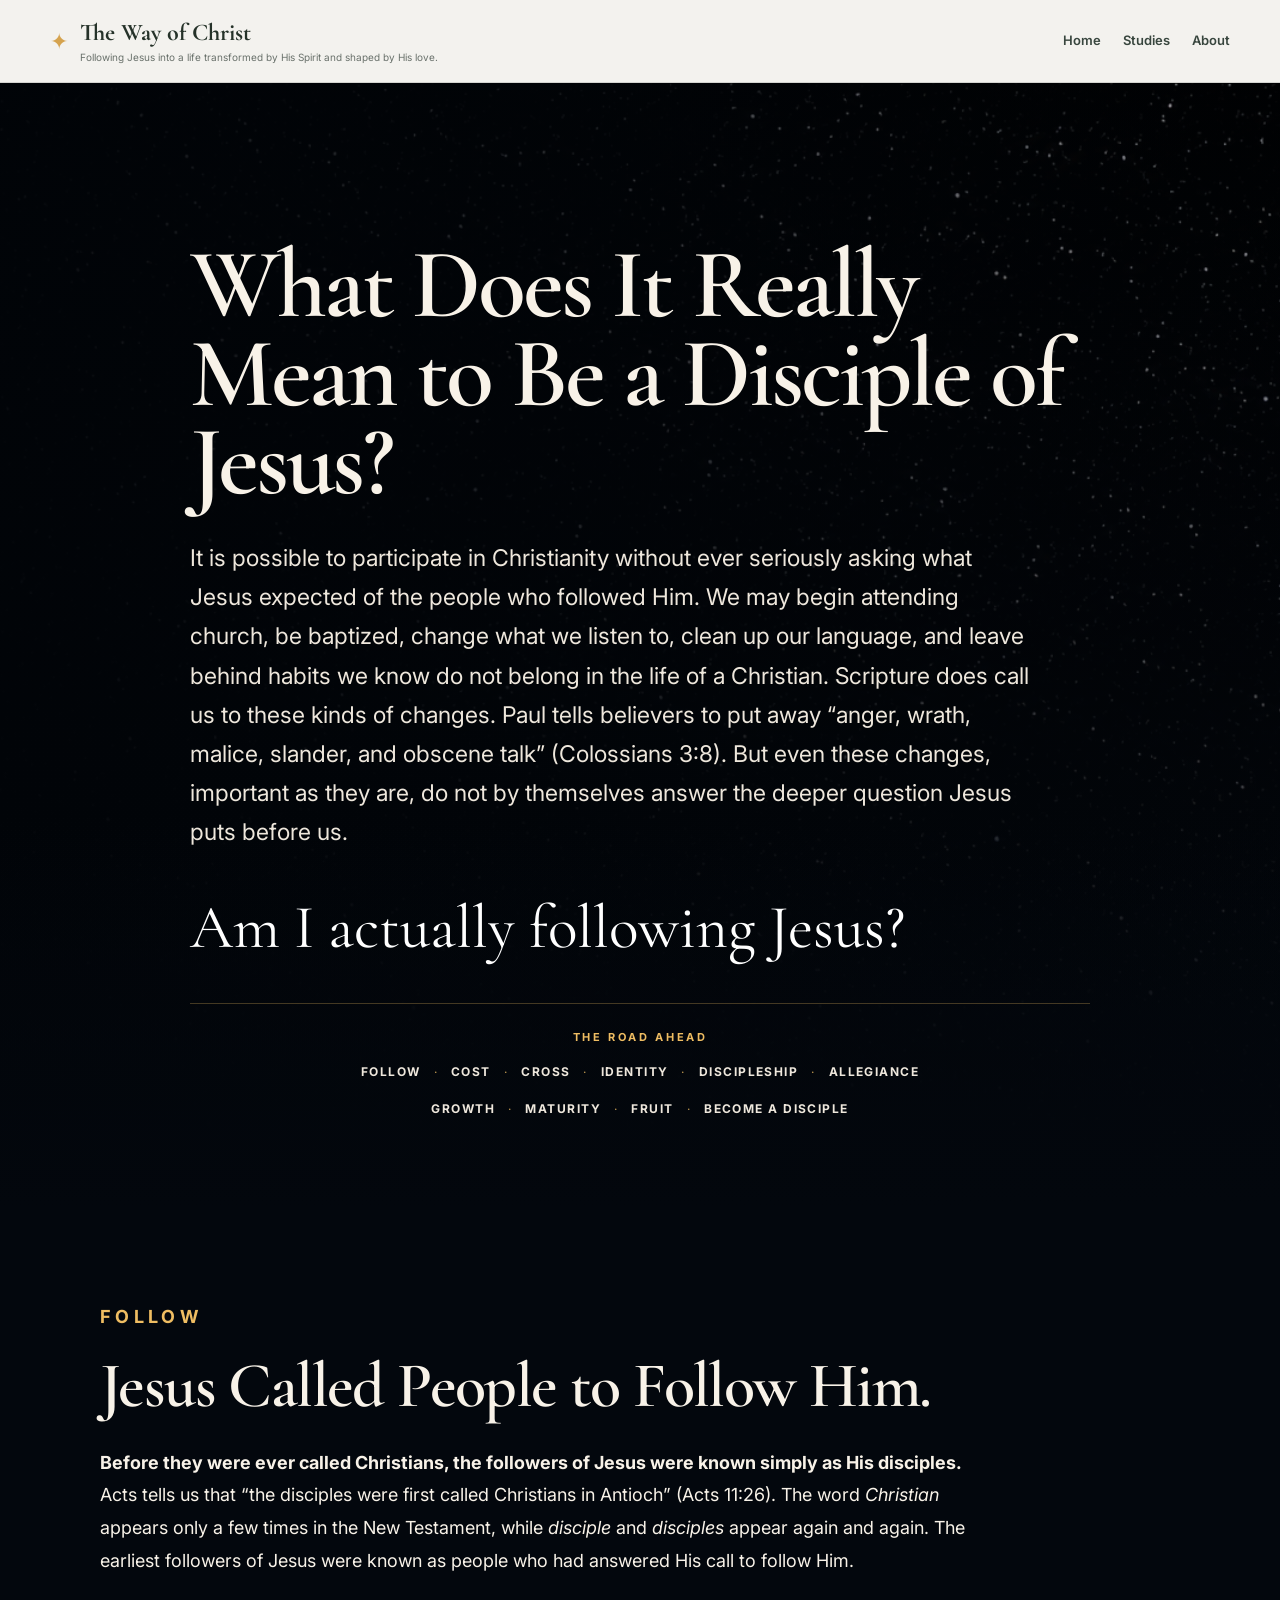
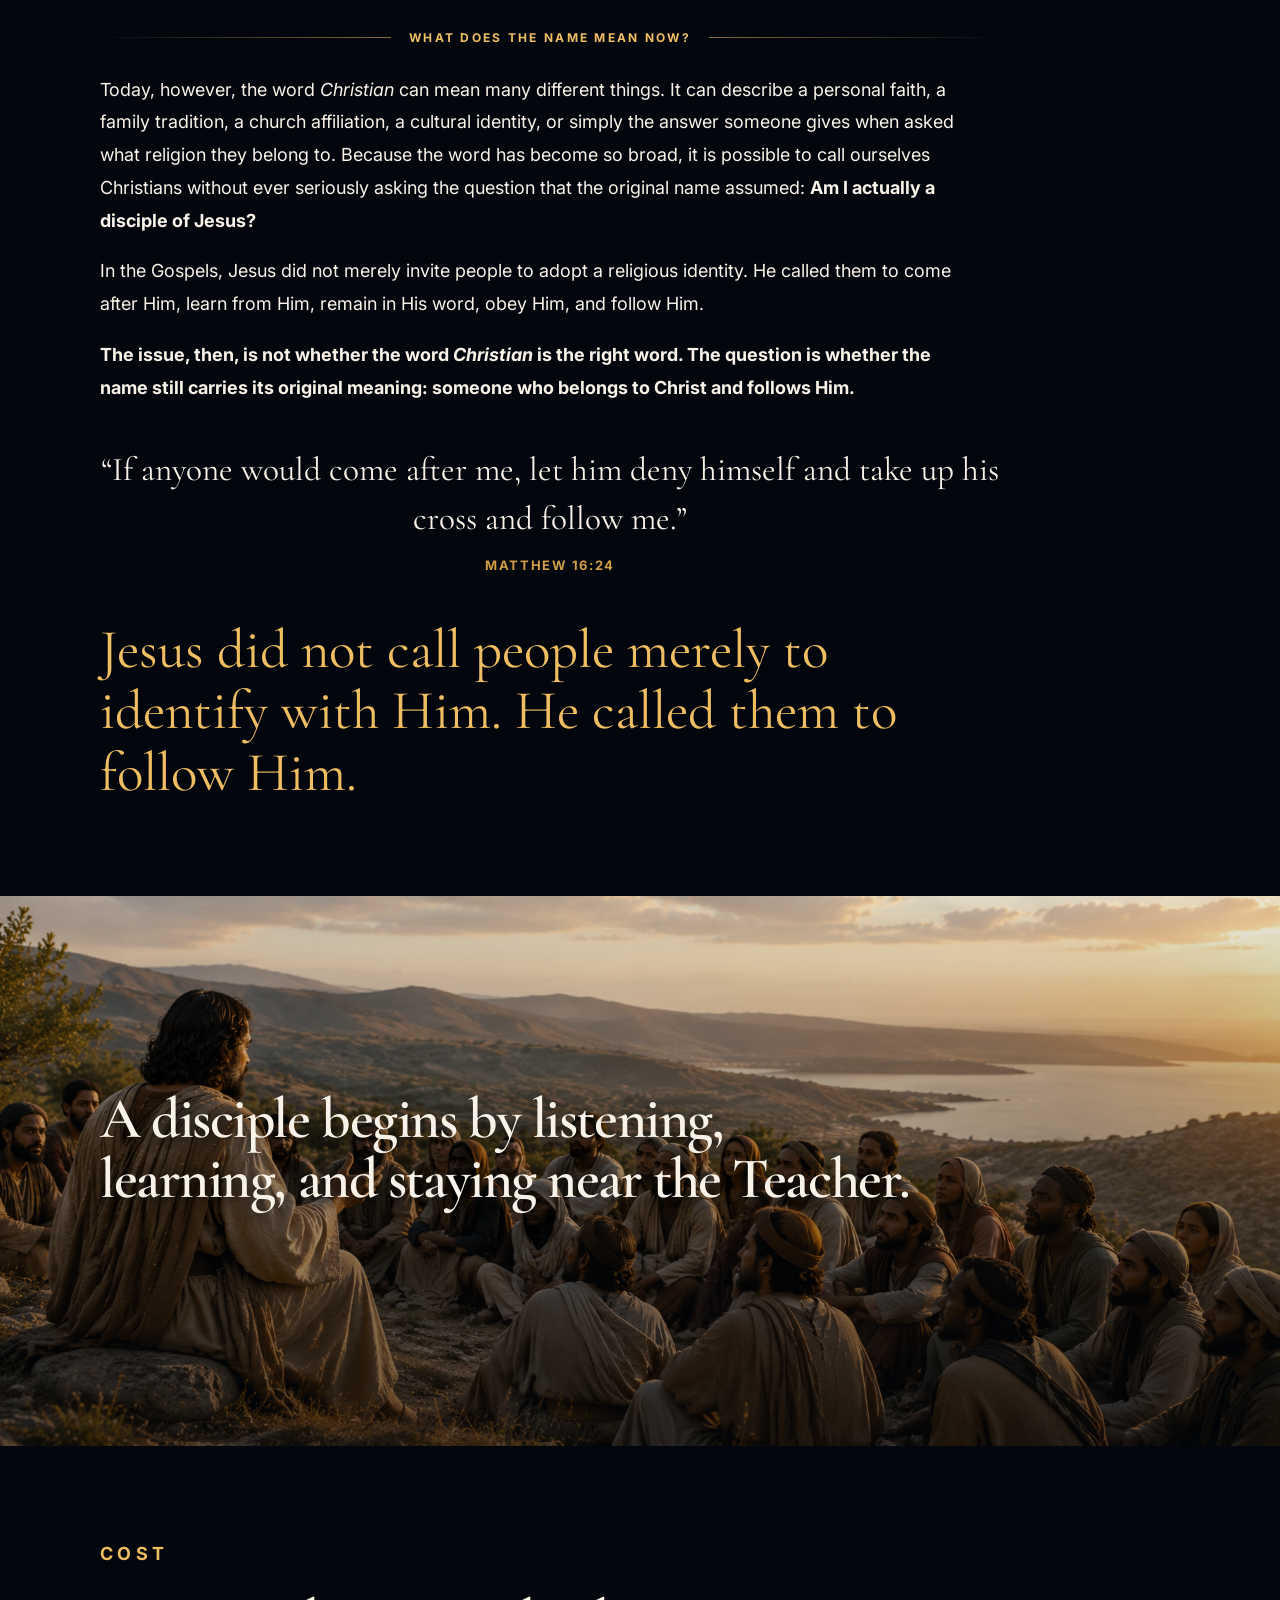
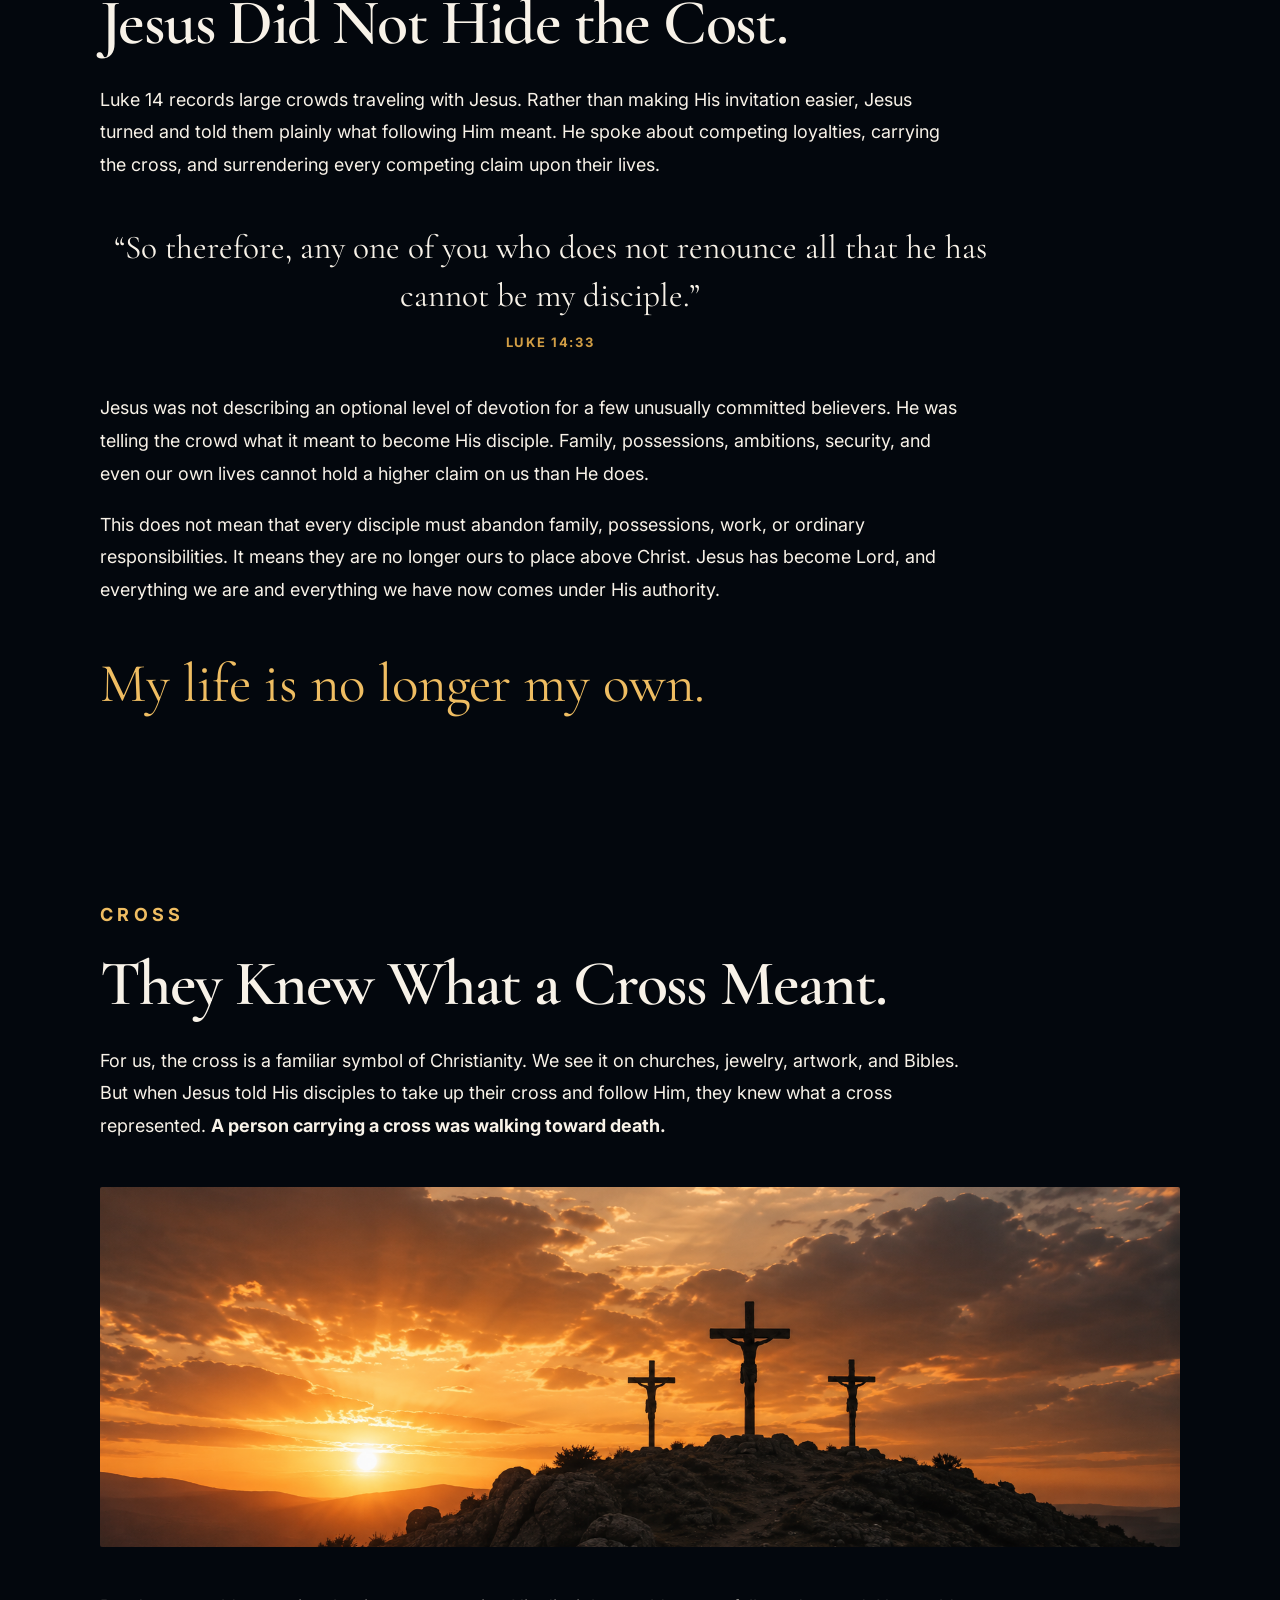
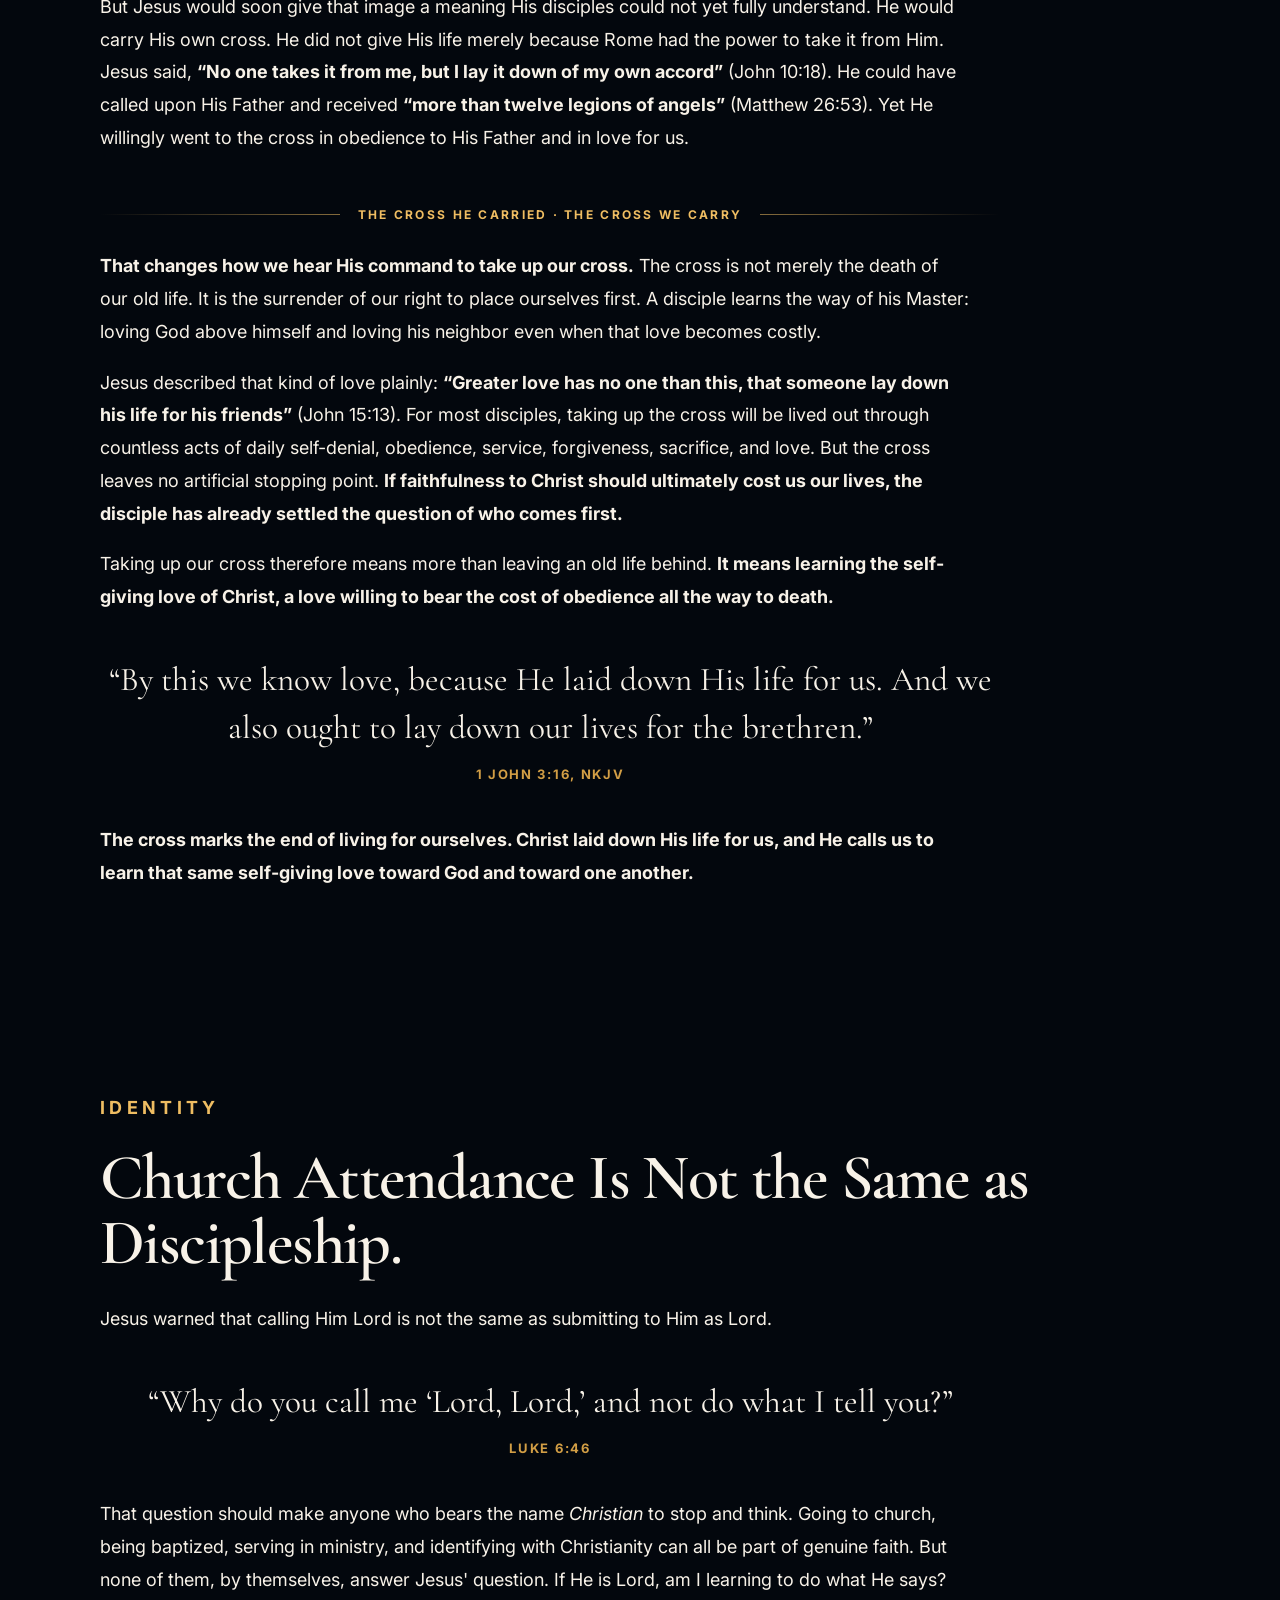
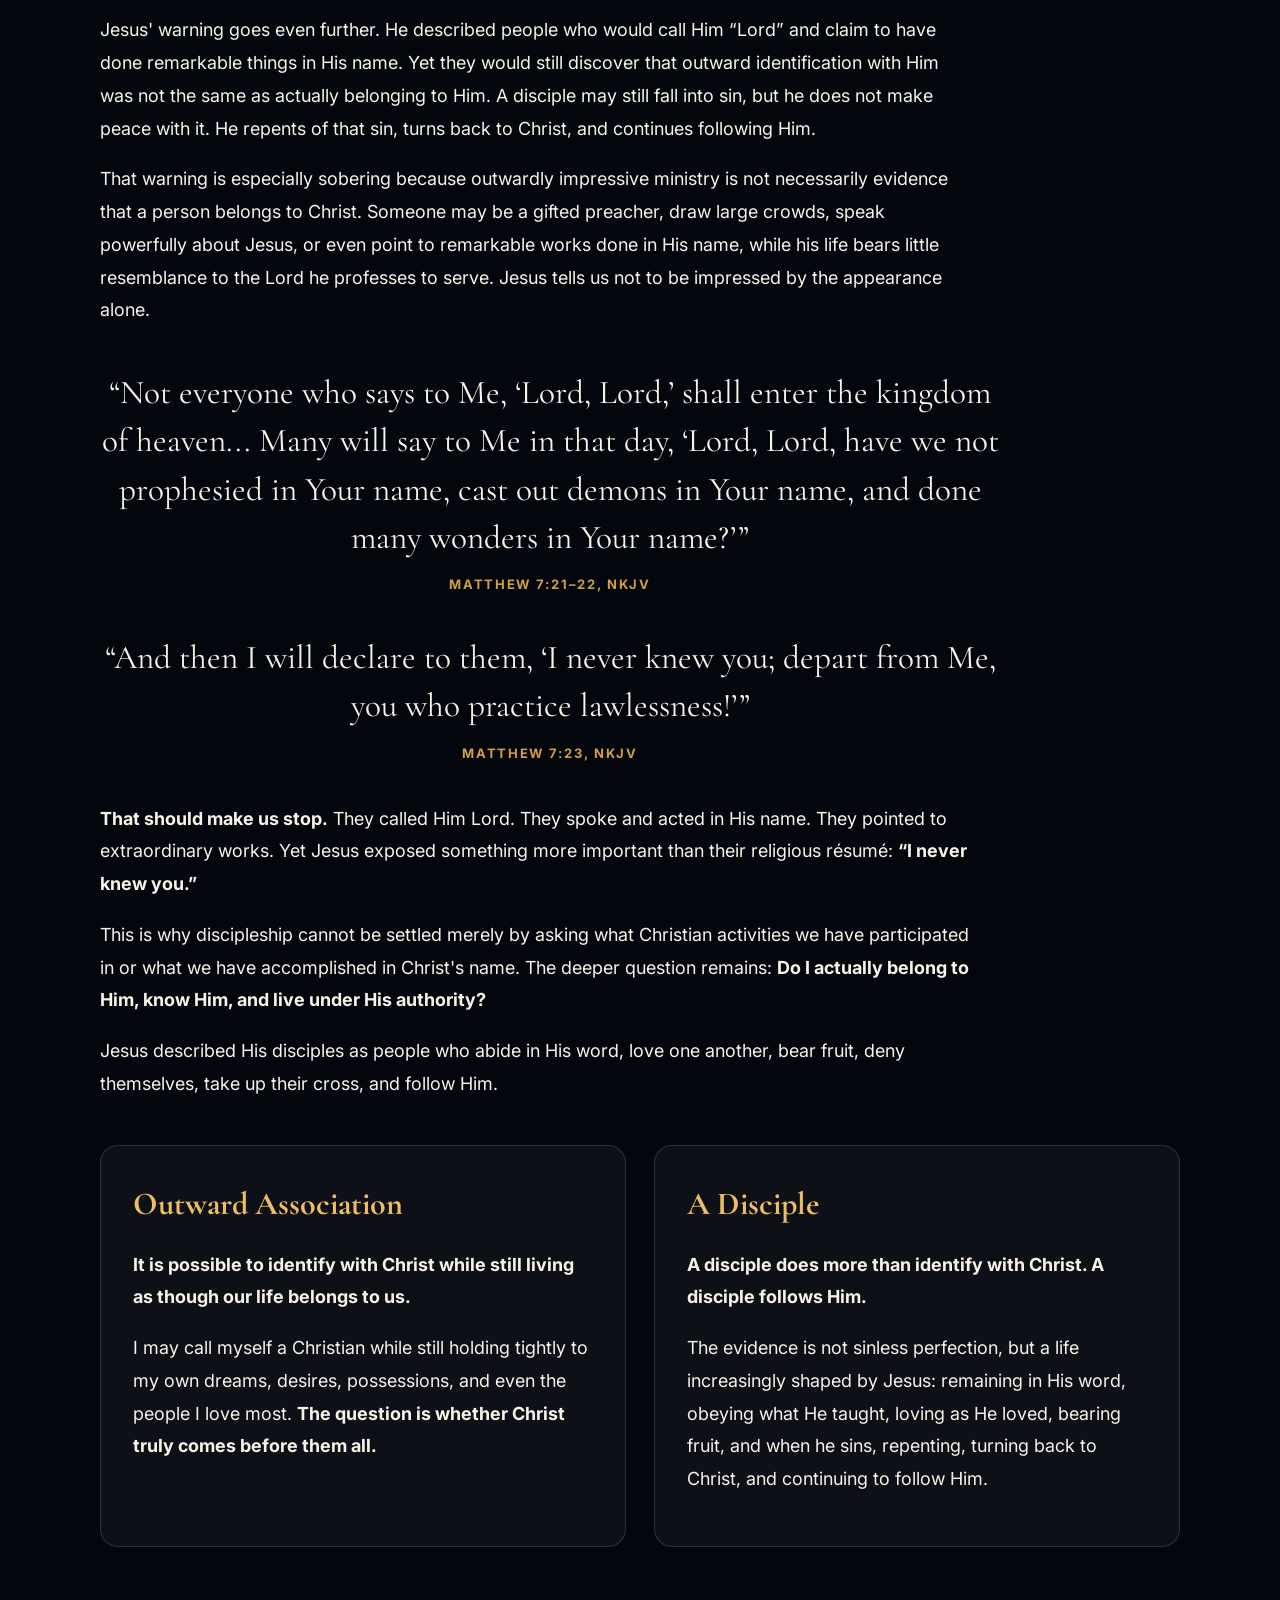
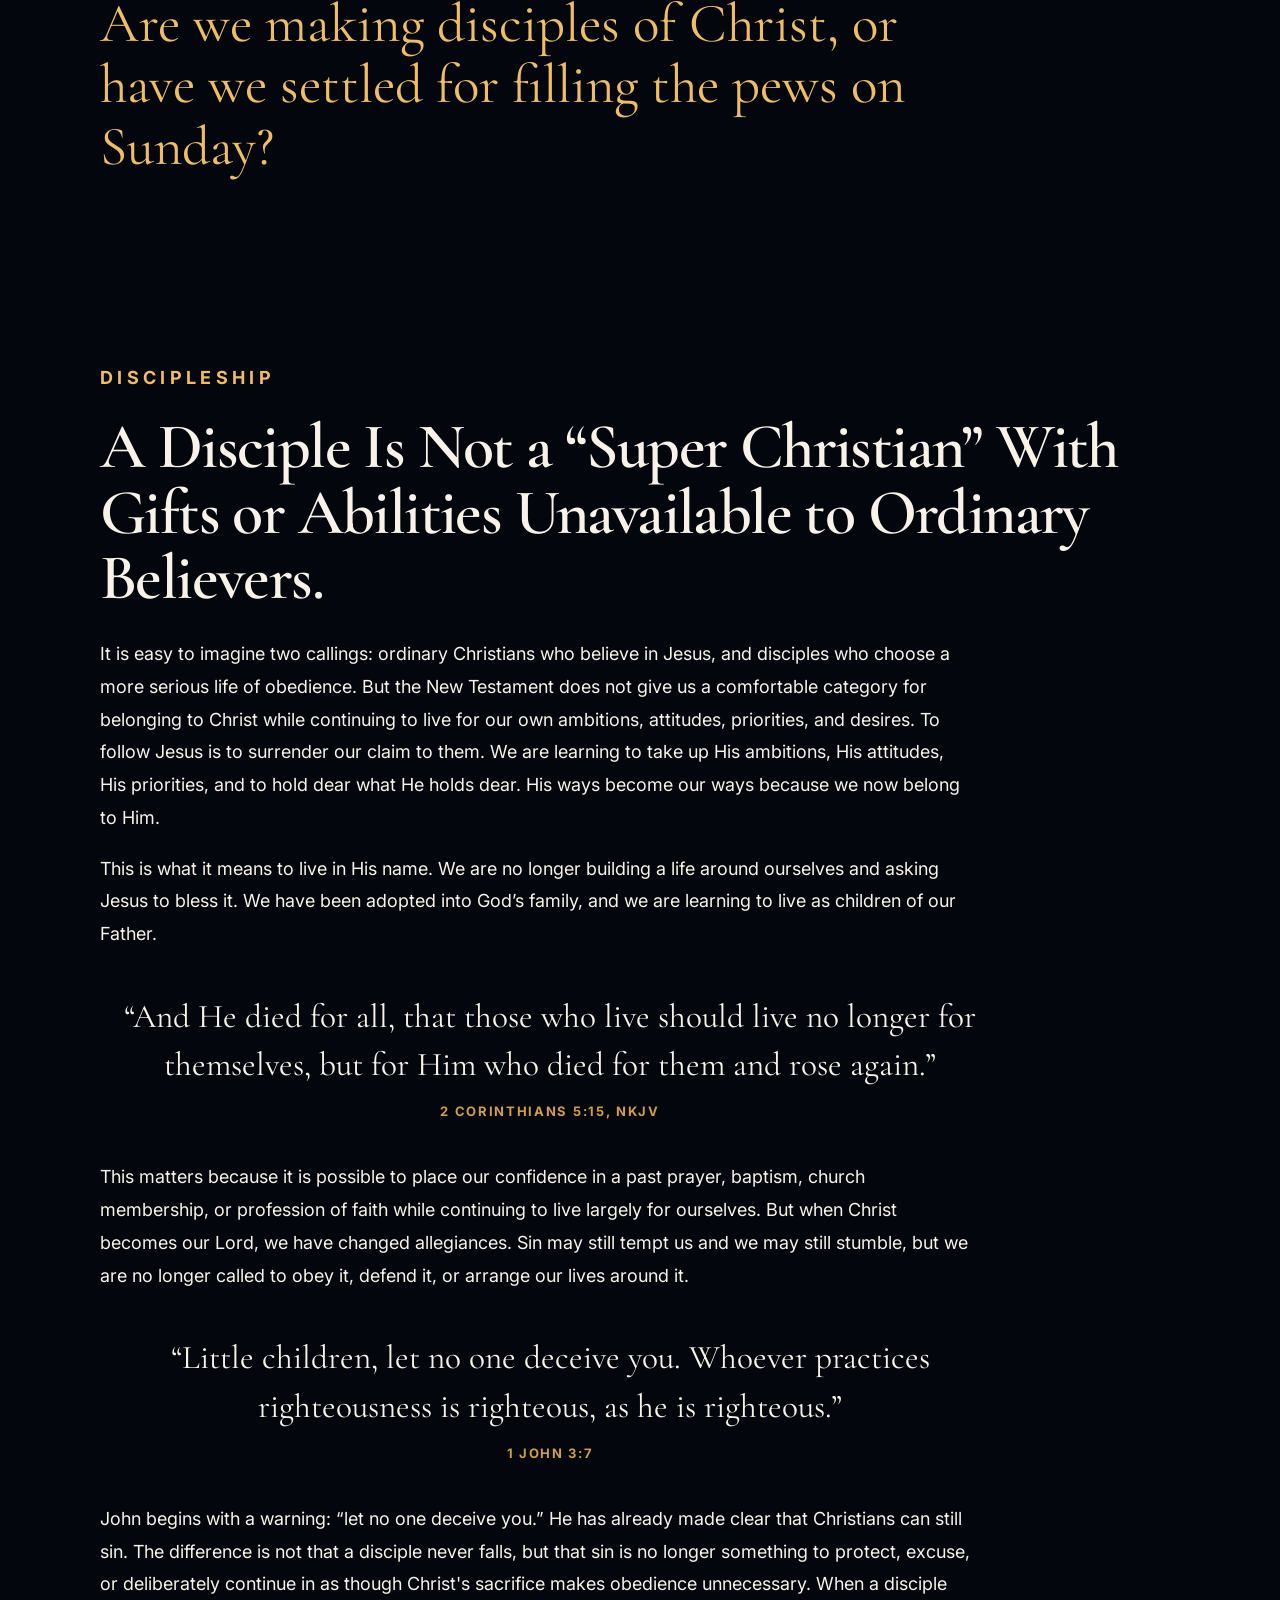
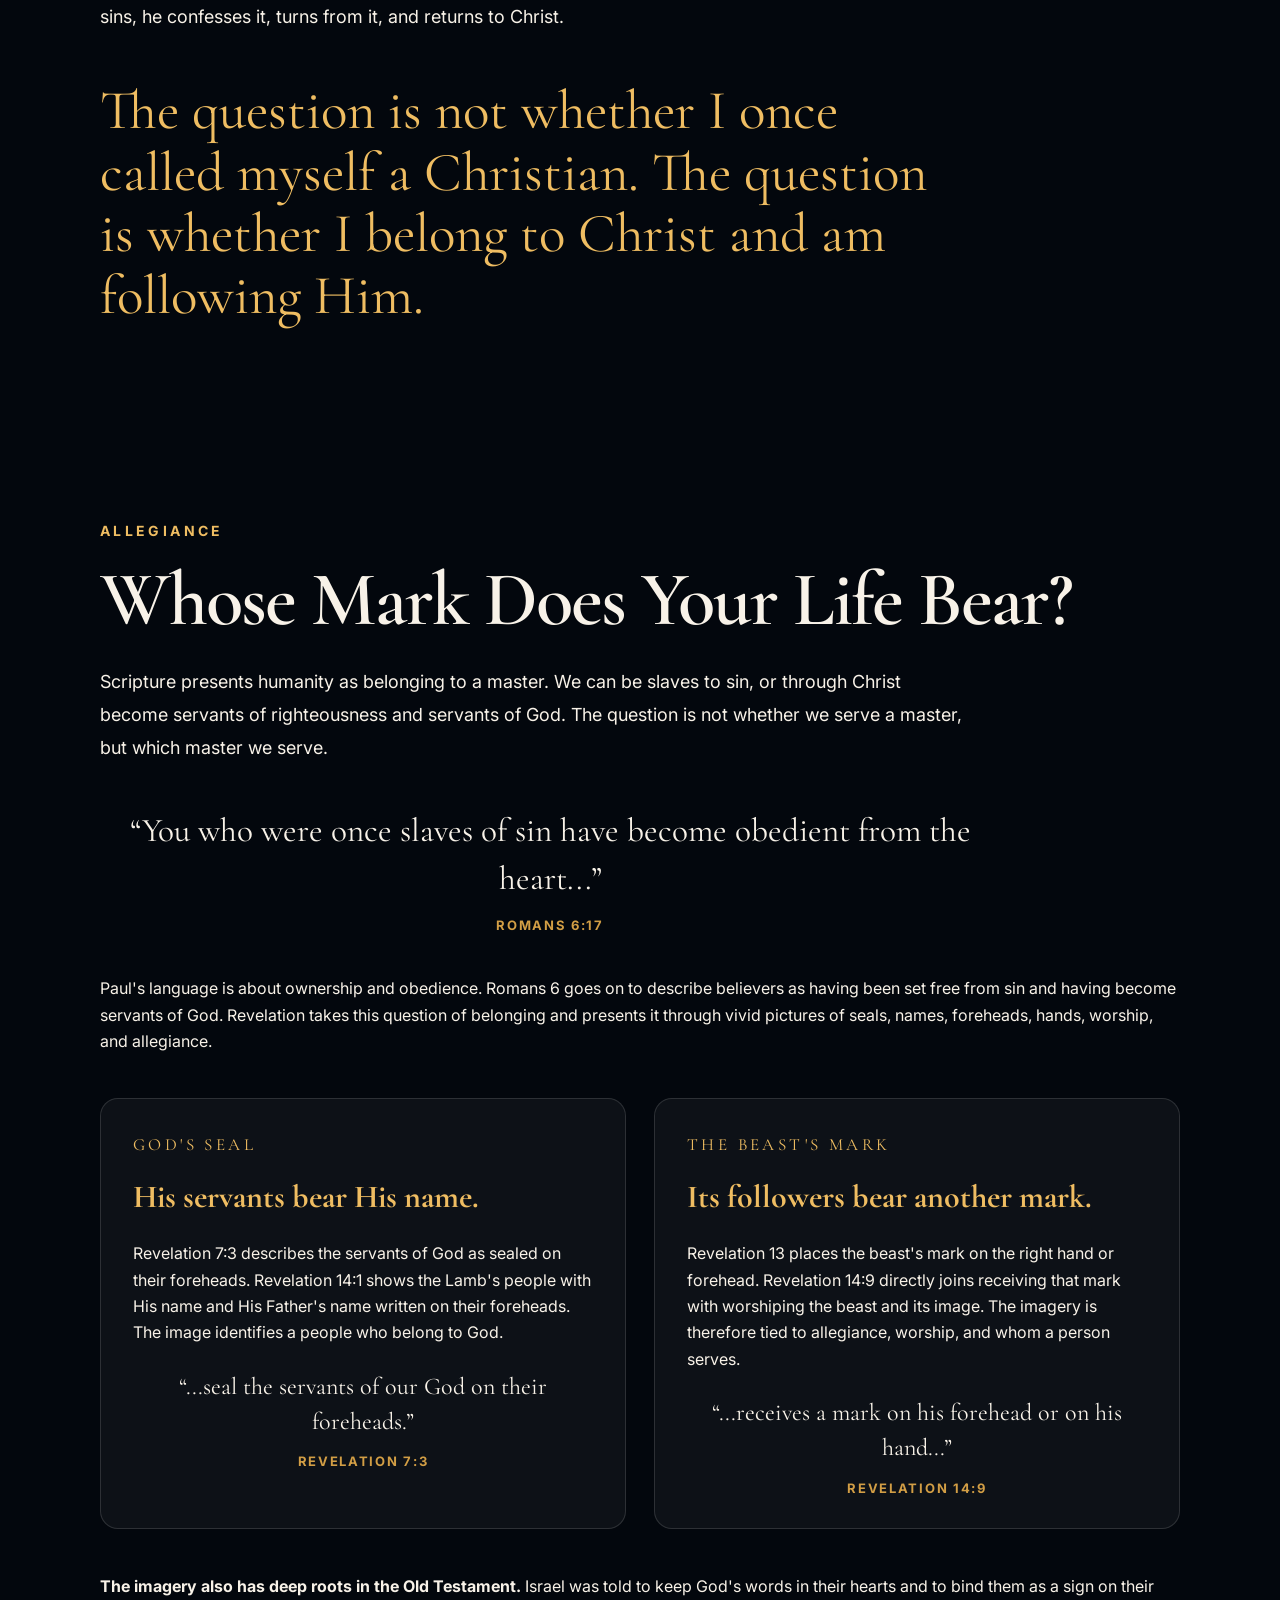
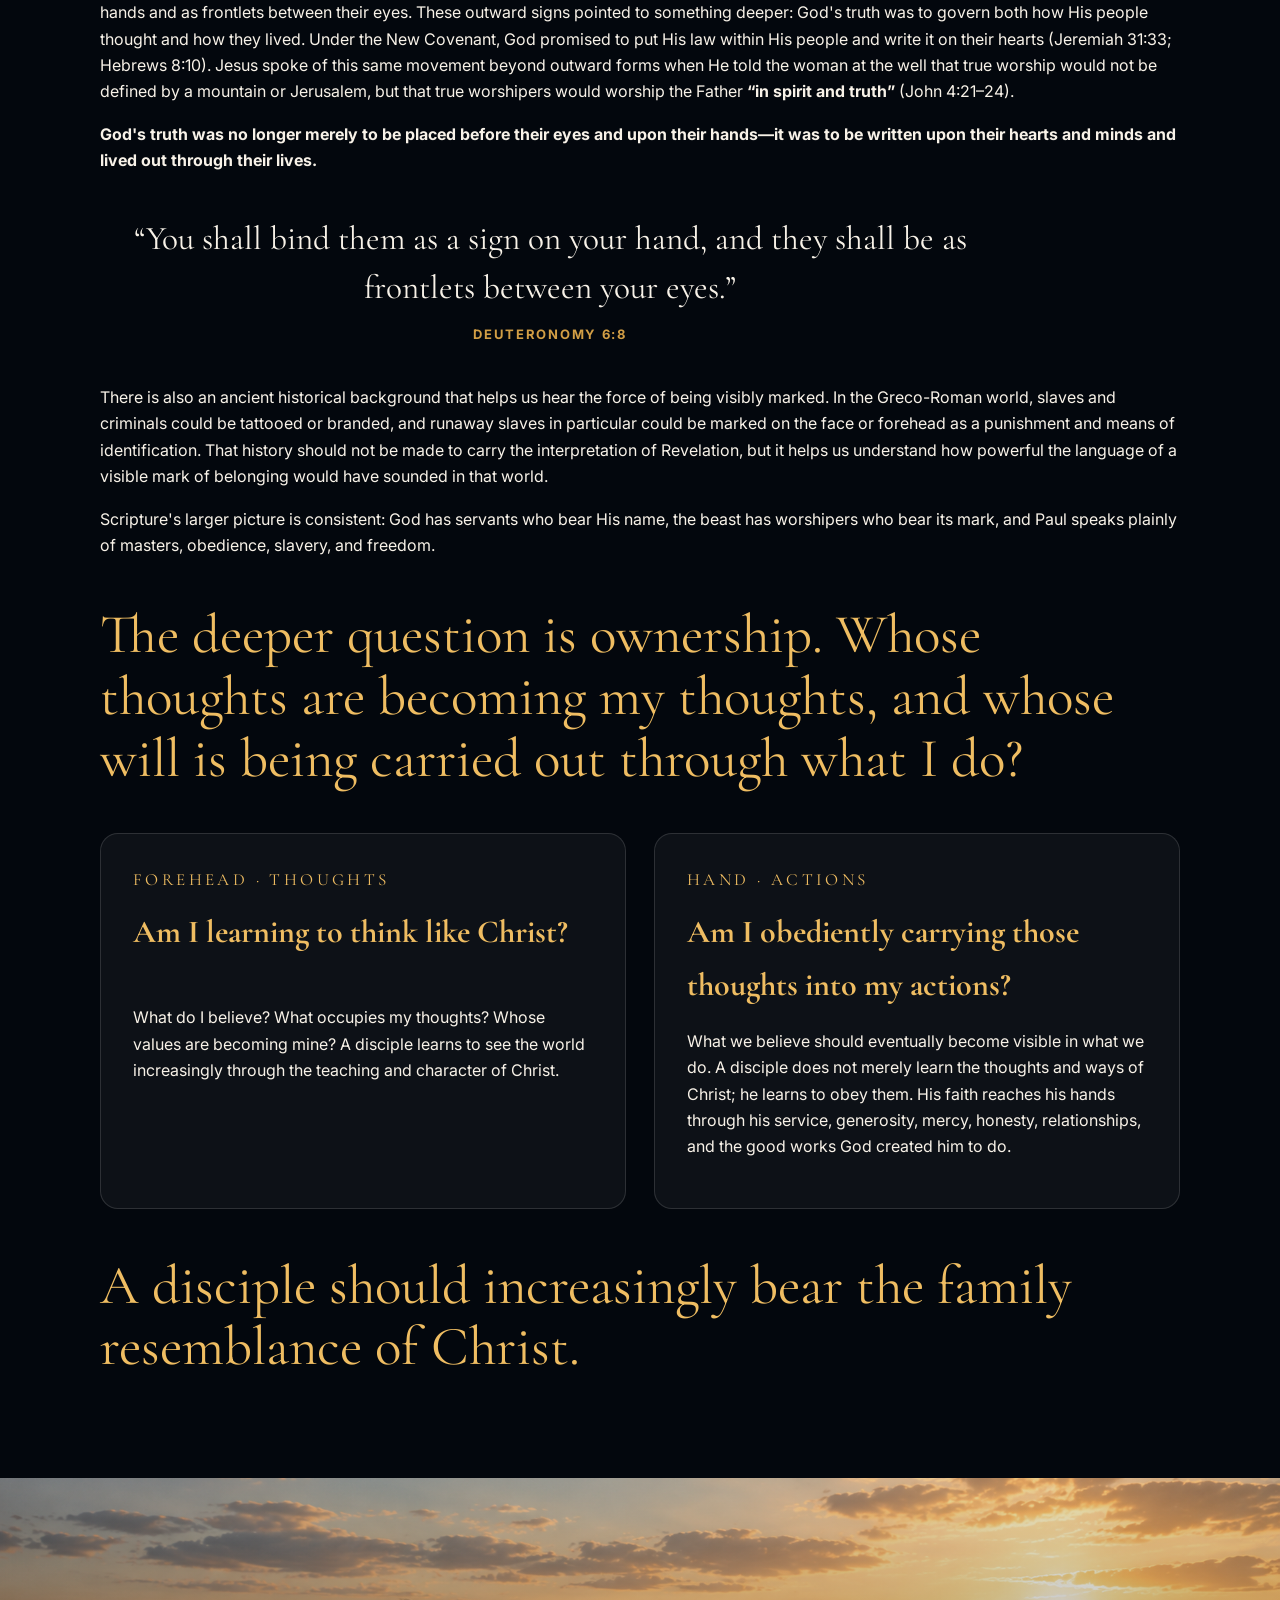
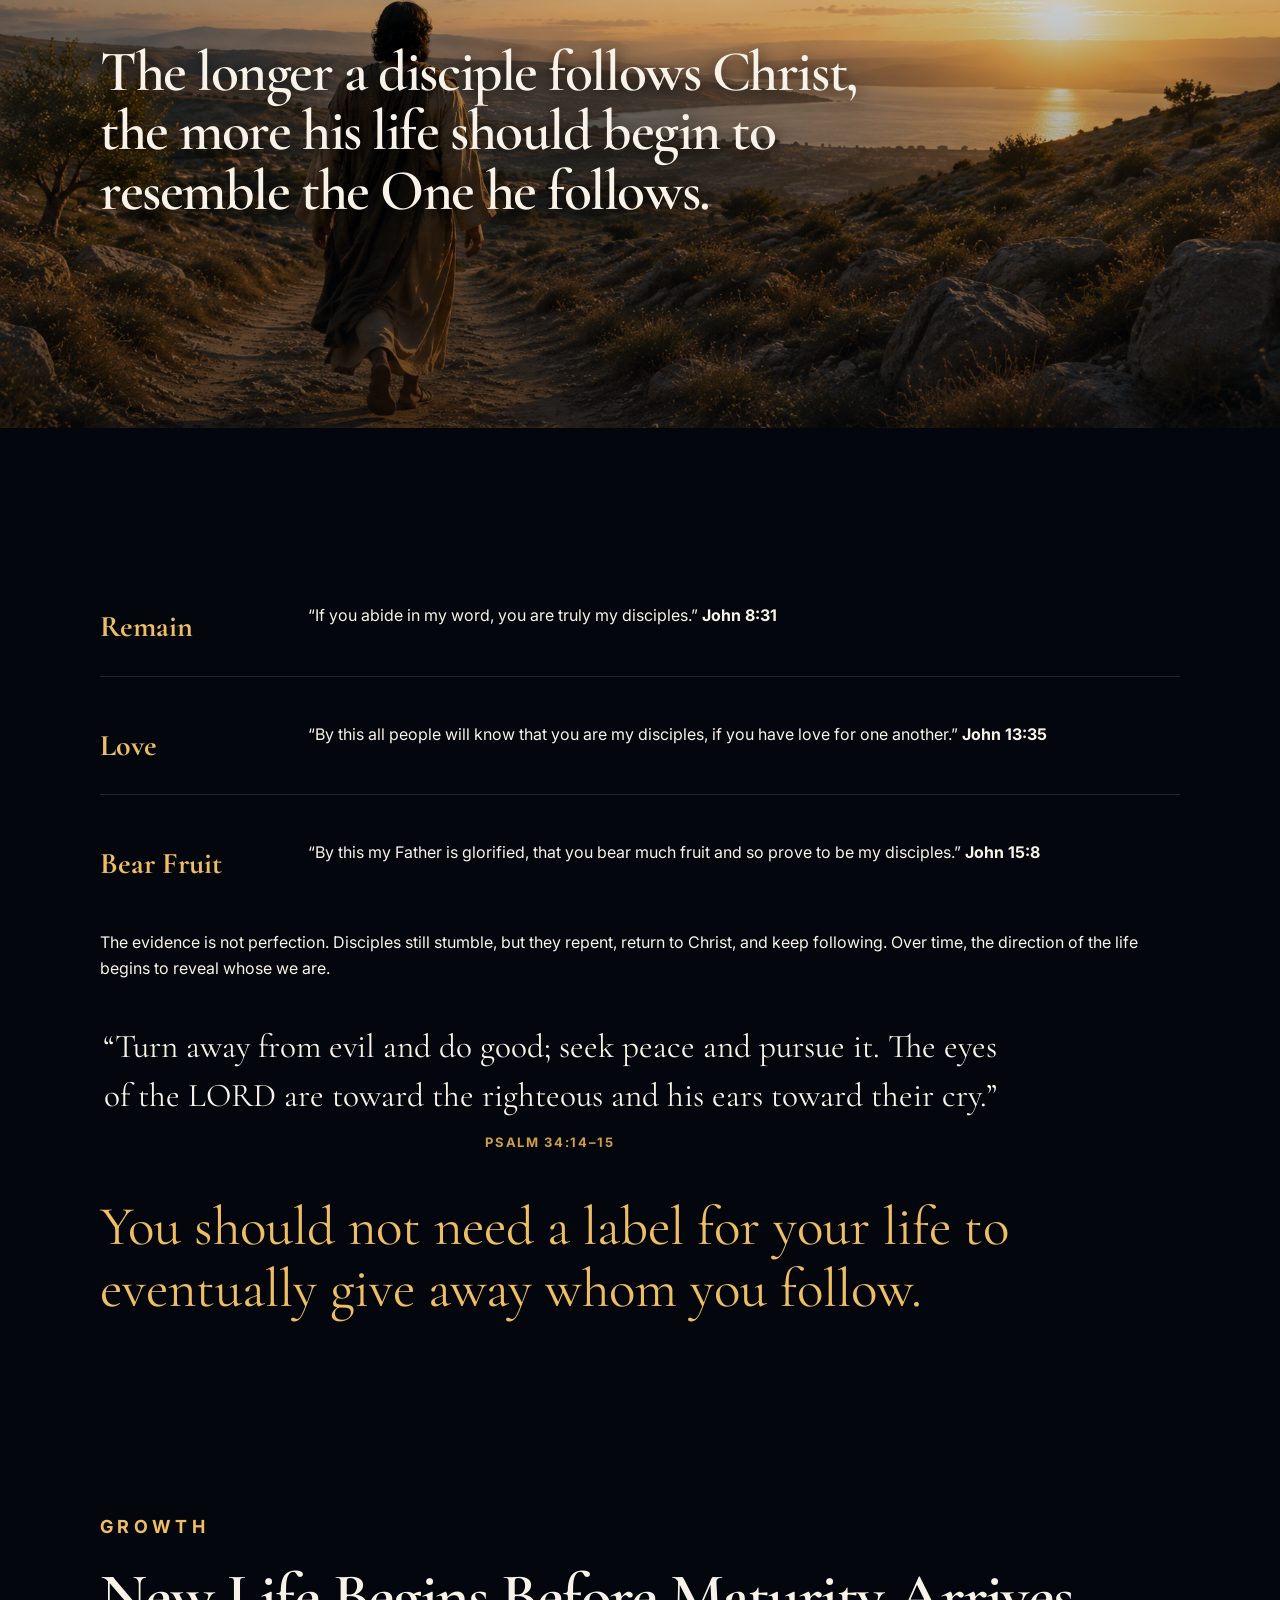
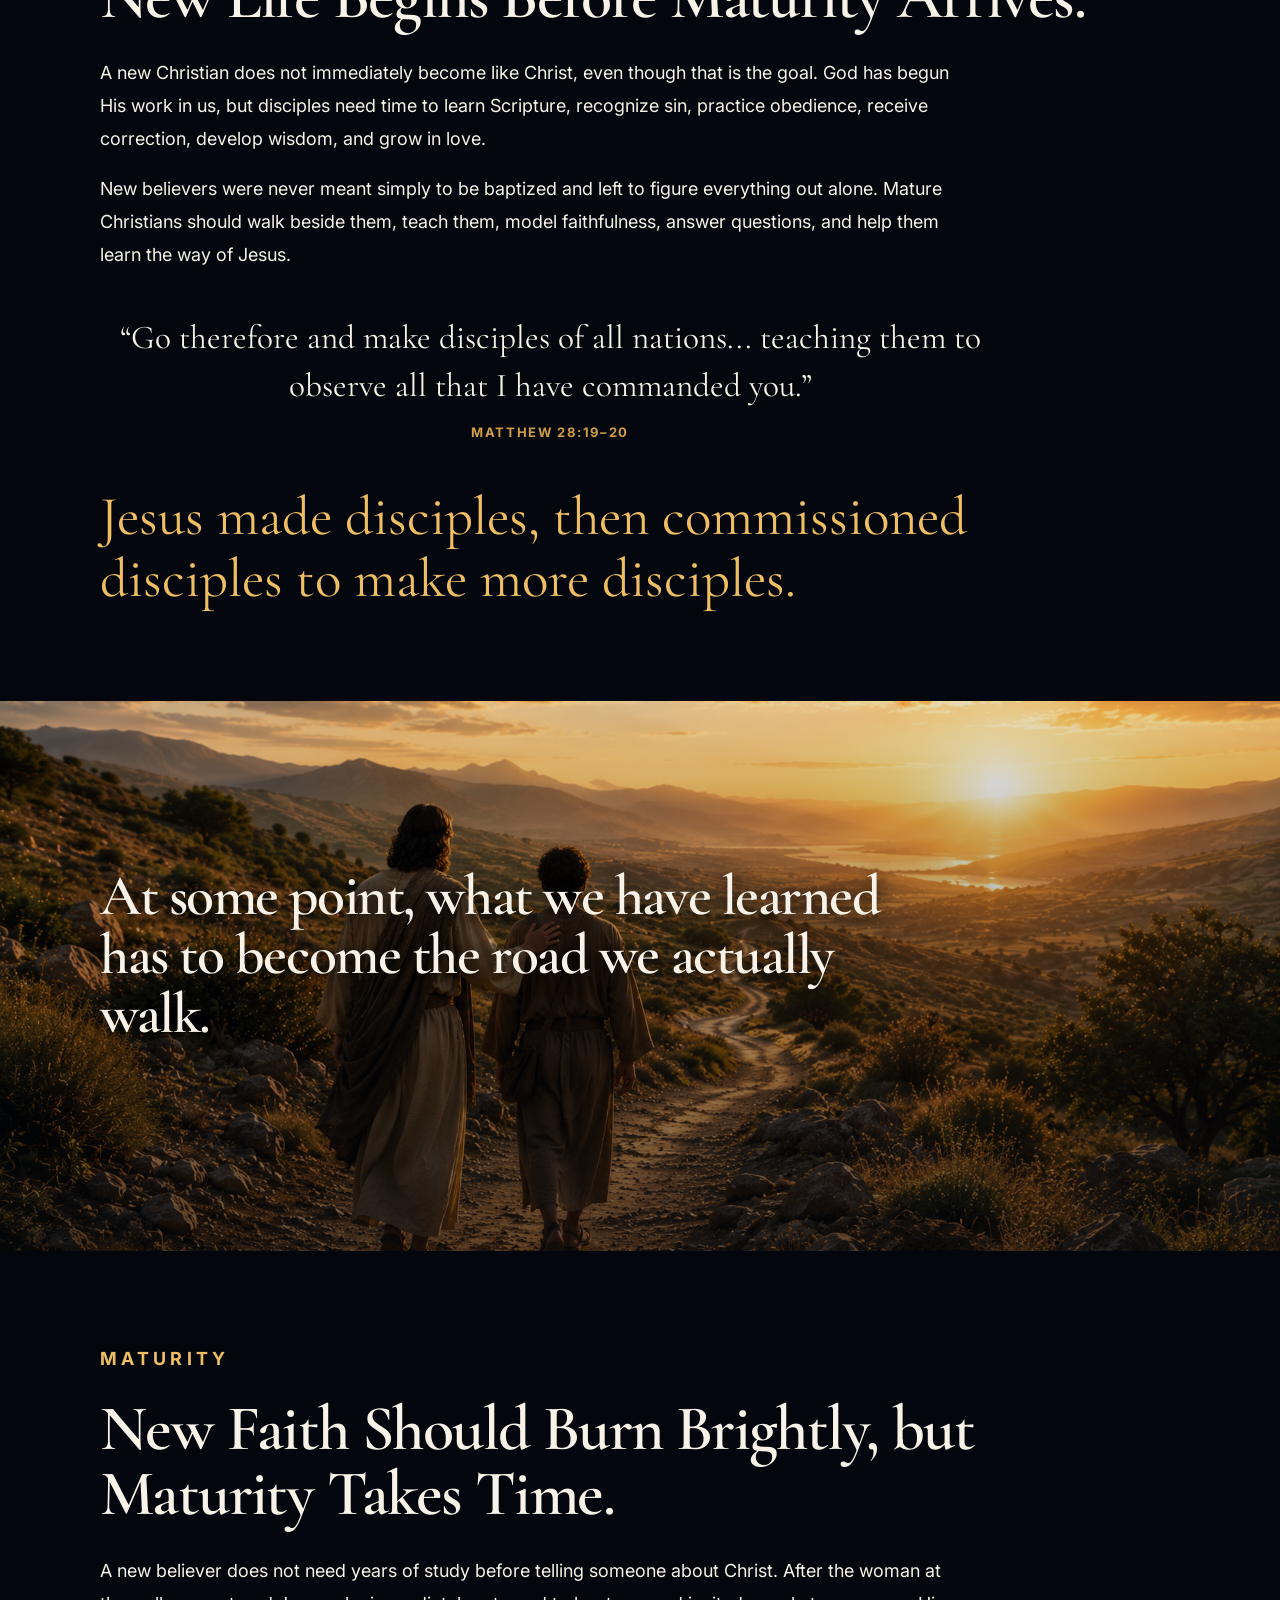
==== commit 3ad2a1f8: "Restore disciple study image breaks" ====
--- a/what-is-a-disciple.html
+++ b/what-is-a-disciple.html
@@ -18,7 +18,6 @@
 .morning .big-line{color:var(--gold)}
 .morning .card{border-color:rgba(255,255,255,.13);background:rgba(255,255,255,.045)}
 .morning .card strong{color:var(--gold)}
-.image-break{display:none}
 .closing{min-height:78vh;display:flex;align-items:center;background:linear-gradient(180deg,rgba(3,7,13,.16),rgba(3,7,13,.54)),url('assets/Sunrise_Subtle.png') center/cover}
 </style>
 </head>
